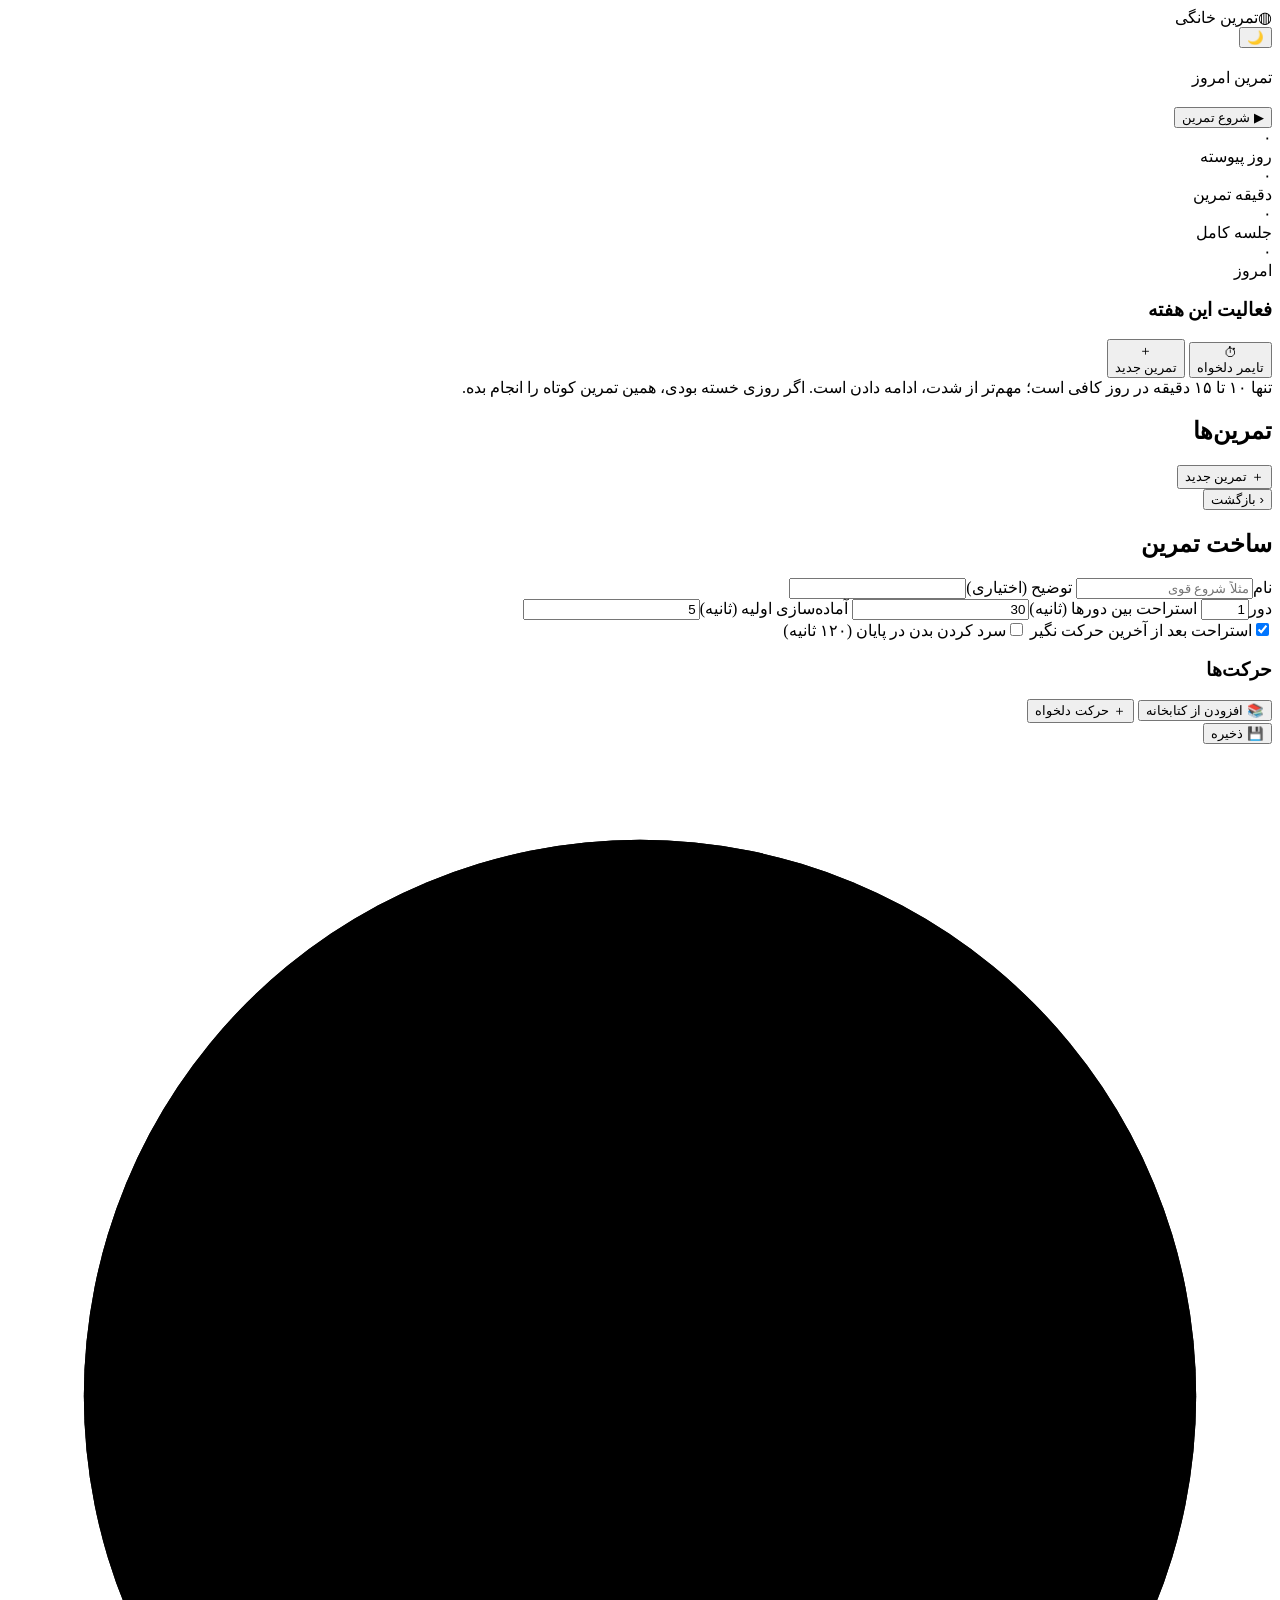
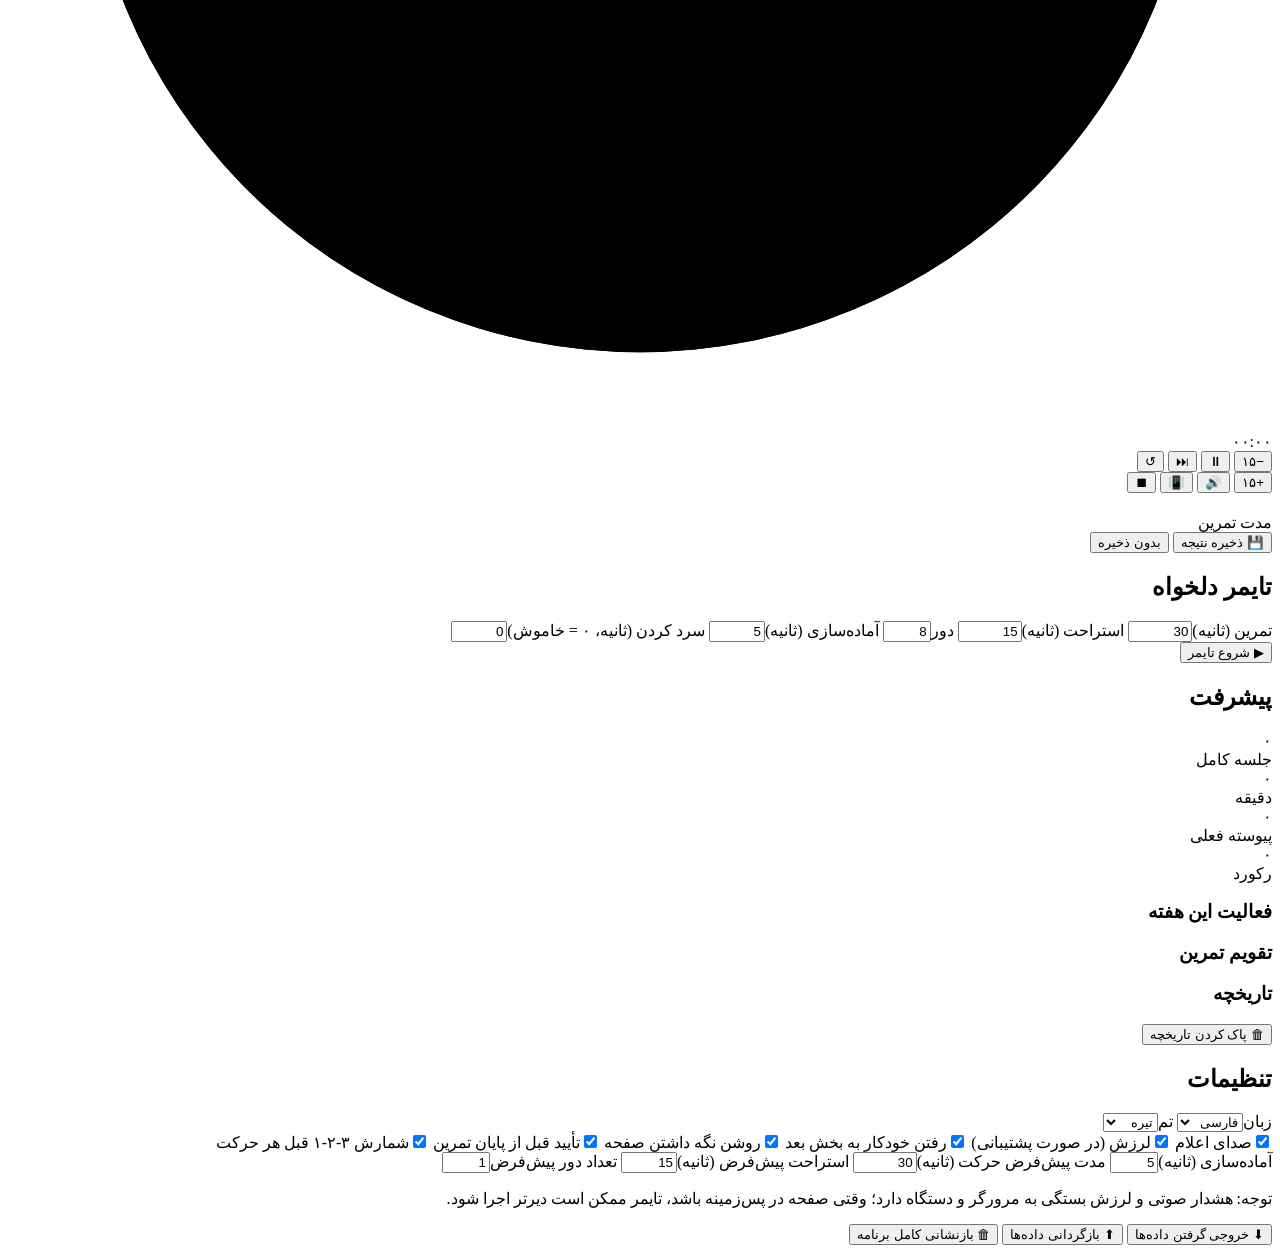
==== index.html @ eaa31194 "Add files via upload" ====
<!DOCTYPE html>
<html lang="fa" dir="rtl">
<head>
<meta charset="UTF-8"/>
<meta name="viewport" content="width=device-width, initial-scale=1, viewport-fit=cover"/>
<meta name="theme-color" content="#0f1220"/>
<meta name="apple-mobile-web-app-capable" content="yes"/>
<meta name="apple-mobile-web-app-status-bar-style" content="black-translucent"/>
<title>تمرین خانگی — باشگاه شخصی تو</title>
<link rel="manifest" href="manifest.webmanifest"/>
<link rel="stylesheet" href="css/style.css"/>
</head>
<body>
<header class="topbar">
  <div class="brand"><span class="brand-mark">◍</span><span data-i18n="appName">تمرین خانگی</span></div>
  <button id="themeBtn" class="icon-btn" title="تم" aria-label="تغییر تم">🌙</button>
</header>

<main id="main">

<!-- ══════════ خانه ══════════ -->
<section class="page active" id="page-home">
  <h1 id="greeting" class="h1"></h1>
  <p class="muted" id="todayDate"></p>

  <div class="card hero" id="todayCard">
    <div class="hero-top"><span class="chip" data-i18n="todayWorkout">تمرین امروز</span><span class="muted" id="todayDuration"></span></div>
    <h2 id="todayName"></h2>
    <p class="muted" id="todayMeta"></p>
    <button class="btn primary big" id="homeStartBtn">▶ <span data-i18n="startWorkout">شروع تمرین</span></button>
  </div>

  <div class="stat-grid">
    <div class="card stat"><div class="stat-v" id="statStreak">۰</div><div class="stat-l" data-i18n="streak">روز پیوسته</div></div>
    <div class="card stat"><div class="stat-v" id="statMinutes">۰</div><div class="stat-l" data-i18n="totalMin">دقیقه تمرین</div></div>
    <div class="card stat"><div class="stat-v" id="statSessions">۰</div><div class="stat-l" data-i18n="sessions">جلسه کامل</div></div>
    <div class="card stat"><div class="stat-v" id="statDone">۰</div><div class="stat-l" data-i18n="todayDone">امروز</div></div>
  </div>

  <div class="card">
    <h3 data-i18n="weekActivity">فعالیت این هفته</h3>
    <div class="bars" id="weekBars"></div>
  </div>

  <div class="row2">
    <button class="card action" id="quickTimerBtn">⏱ <div data-i18n="customTimer">تایمر دلخواه</div></button>
    <button class="card action" id="newRoutineBtn">＋ <div data-i18n="newRoutine">تمرین جدید</div></button>
  </div>

  <div class="tip" data-i18n="tip1">تنها ۱۰ تا ۱۵ دقیقه در روز کافی است؛ مهم‌تر از شدت، ادامه دادن است. اگر روزی خسته بودی، همین تمرین کوتاه را انجام بده.</div>
</section>

<!-- ══════════ تمرین‌ها ══════════ -->
<section class="page" id="page-workouts">
  <h1 class="h1" data-i18n="workouts">تمرین‌ها</h1>
  <div id="routineList"></div>
  <button class="btn primary big" id="newRoutineBtn2">＋ <span data-i18n="newRoutine">تمرین جدید</span></button>
</section>

<!-- ══════════ ساخت تمرین ══════════ -->
<section class="page" id="page-builder">
  <button class="btn ghost back" id="builderBack">‹ <span data-i18n="back">بازگشت</span></button>
  <h1 class="h1" data-i18n="routineBuilder">ساخت تمرین</h1>
  <div class="card form">
    <label><span data-i18n="name">نام</span><input id="bName" type="text" placeholder="مثلاً شروع قوی"/></label>
    <label><span data-i18n="description">توضیح (اختیاری)</span><input id="bDesc" type="text"/></label>
    <div class="grid3">
      <label><span data-i18n="rounds">دور</span><input id="bRounds" type="number" min="1" max="10" value="1"/></label>
      <label><span data-i18n="restRound">استراحت بین دورها (ثانیه)</span><input id="bRestRounds" type="number" min="0" value="30"/></label>
      <label><span data-i18n="prepare">آماده‌سازی اولیه (ثانیه)</span><input id="bPrepare" type="number" min="0" value="5"/></label>
    </div>
    <label class="check"><input id="bSkipLast" type="checkbox" checked/><span data-i18n="skipLastRest">استراحت بعد از آخرین حرکت نگیر</span></label>
    <label class="check"><input id="bCooldown" type="checkbox"/><span data-i18n="cooldownOn">سرد کردن بدن در پایان (۱۲۰ ثانیه)</span></label>
  </div>
  <h3 data-i18n="exercises">حرکت‌ها</h3>
  <div id="bExList"></div>
  <div class="card form">
    <button class="btn ghost" id="bAddLib">📚 <span data-i18n="addFromLib">افزودن از کتابخانه</span></button>
    <button class="btn ghost" id="bAddNew">＋ <span data-i18n="addCustom">حرکت دلخواه</span></button>
    <div class="est muted" id="bEst"></div>
  </div>
  <button class="btn primary big" id="bSave">💾 <span data-i18n="save">ذخیره</span></button>
</section>

<!-- ══════════ اجرای تمرین (player) ══════════ -->
<section class="page" id="page-player">
  <div class="player">
    <div class="ph-row"><span class="chip phase-chip" id="pPhase"></span><span class="muted" id="pRound"></span></div>
    <h2 id="pName"></h2>
    <div class="ring-wrap">
      <svg viewBox="0 0 200 200" class="ring">
        <circle cx="100" cy="100" r="88" class="ring-bg"/>
        <circle cx="100" cy="100" r="88" class="ring-fg" id="ringFg"/>
      </svg>
      <div class="ring-txt"><div class="time" id="pTime">۰۰:۰۰</div><div class="muted" id="pNext"></div></div>
    </div>
    <div class="progress-line"><div id="pProg"></div></div>
    <div class="p-controls">
      <button class="icon-btn" id="pMinus" title="-۱۵ ثانیه">−۱۵</button>
      <button class="btn primary round" id="pPlay">⏸</button>
      <button class="icon-btn" id="pSkip" title="بعدی">⏭</button>
      <button class="icon-btn" id="pRestart" title="از اول این بخش">↺</button>
    </div>
    <div class="p-controls small">
      <button class="icon-btn" id="pPlus">+۱۵</button>
      <button class="icon-btn" id="pSound">🔊</button>
      <button class="icon-btn" id="pVibe">📳</button>
      <button class="icon-btn danger" id="pStop">⏹</button>
    </div>
  </div>
  <div class="summary hidden" id="pSummary">
    <h2 id="sTitle"></h2>
    <div class="card stat"><div class="stat-v" id="sDur"></div><div class="stat-l" data-i18n="duration">مدت تمرین</div></div>
    <div class="est muted" id="sDetail"></div>
    <button class="btn primary big" id="sSave">💾 <span data-i18n="saveSession">ذخیره نتیجه</span></button>
    <button class="btn ghost big" id="sDiscard" data-i18n="discard">بدون ذخیره</button>
  </div>
</section>

<!-- ══════════ تایمر دلخواه ══════════ -->
<section class="page" id="page-timer">
  <h1 class="h1" data-i18n="customTimer">تایمر دلخواه</h1>
  <div class="presets" id="presets"></div>
  <div class="card form grid3">
    <label><span data-i18n="exerciseSec">تمرین (ثانیه)</span><input id="tWork" type="number" min="1" max="3600" value="30"/></label>
    <label><span data-i18n="restSec">استراحت (ثانیه)</span><input id="tRest" type="number" min="0" max="3600" value="15"/></label>
    <label><span data-i18n="rounds">دور</span><input id="tRounds" type="number" min="1" max="50" value="8"/></label>
    <label><span data-i18n="prepare">آماده‌سازی (ثانیه)</span><input id="tPrep" type="number" min="0" max="120" value="5"/></label>
    <label><span data-i18n="cooldownSec">سرد کردن (ثانیه، ۰ = خاموش)</span><input id="tCool" type="number" min="0" max="600" value="0"/></label>
  </div>
  <div class="est muted" id="tEst"></div>
  <button class="btn primary big" id="tStart">▶ <span data-i18n="startTimer">شروع تایمر</span></button>
</section>

<!-- ══════════ پیشرفت ══════════ -->
<section class="page" id="page-progress">
  <h1 class="h1" data-i18n="progress">پیشرفت</h1>
  <div class="stat-grid">
    <div class="card stat"><div class="stat-v" id="prSessions">۰</div><div class="stat-l" data-i18n="sessions">جلسه کامل</div></div>
    <div class="card stat"><div class="stat-v" id="prMin">۰</div><div class="stat-l" data-i18n="totalMin">دقیقه</div></div>
    <div class="card stat"><div class="stat-v" id="prStreak">۰</div><div class="stat-l" data-i18n="streakNow">پیوسته فعلی</div></div>
    <div class="card stat"><div class="stat-v" id="prBest">۰</div><div class="stat-l" data-i18n="streakBest">رکورد</div></div>
  </div>
  <div class="card"><h3 data-i18n="weekActivity">فعالیت این هفته</h3><div class="bars" id="prBars"></div></div>
  <div class="card"><h3 data-i18n="calendar">تقویم تمرین</h3><div class="cal" id="prCal"></div></div>
  <div class="card"><h3 data-i18n="history">تاریخچه</h3><div id="prList"></div></div>
  <button class="btn danger big" id="clearHistory">🗑 <span data-i18n="clearHistory">پاک کردن تاریخچه</span></button>
</section>

<!-- ══════════ تنظیمات ══════════ -->
<section class="page" id="page-settings">
  <h1 class="h1" data-i18n="settings">تنظیمات</h1>
  <div class="card form">
    <label><span data-i18n="language">زبان</span><select id="setLang"><option value="fa">فارسی</option><option value="en">English</option></select></label>
    <label><span data-i18n="theme">تم</span><select id="setTheme"><option value="dark" data-i18n="dark">تیره</option><option value="light" data-i18n="light">روشن</option></select></label>
  </div>
  <div class="card form">
    <label class="check"><input id="setSound" type="checkbox" checked/><span data-i18n="sound">صدای اعلام</span></label>
    <label class="check"><input id="setVibe" type="checkbox" checked/><span data-i18n="vibration">لرزش (در صورت پشتیبانی)</span></label>
    <label class="check"><input id="setAuto" type="checkbox" checked/><span data-i18n="autoNext">رفتن خودکار به بخش بعد</span></label>
    <label class="check"><input id="setAwake" type="checkbox" checked/><span data-i18n="keepAwake">روشن نگه داشتن صفحه</span></label>
    <label class="check"><input id="setConfirm" type="checkbox" checked/><span data-i18n="confirmStop">تأیید قبل از پایان تمرین</span></label>
    <label class="check"><input id="setTick" type="checkbox" checked/><span data-i18n="tick">شمارش ۳-۲-۱ قبل هر حرکت</span></label>
  </div>
  <div class="card form grid3">
    <label><span data-i18n="prepare">آماده‌سازی (ثانیه)</span><input id="setPrep" type="number" min="0" max="60" value="5"/></label>
    <label><span data-i18n="defaultWork">مدت پیش‌فرض حرکت (ثانیه)</span><input id="setWork" type="number" min="1" max="1800" value="30"/></label>
    <label><span data-i18n="defaultRest">استراحت پیش‌فرض (ثانیه)</span><input id="setRest" type="number" min="0" max="600" value="15"/></label>
    <label><span data-i18n="defaultRounds">تعداد دور پیش‌فرض</span><input id="setRounds" type="number" min="1" max="10" value="1"/></label>
  </div>
  <p class="muted small" data-i18n="bgNote">توجه: هشدار صوتی و لرزش بستگی به مرورگر و دستگاه دارد؛ وقتی صفحه در پس‌زمینه باشد، تایمر ممکن است دیرتر اجرا شود.</p>
  <div class="card form">
    <button class="btn ghost" id="exportBtn">⬇ <span data-i18n="export">خروجی گرفتن داده‌ها</span></button>
    <button class="btn ghost" id="importBtn">⬆ <span data-i18n="import">بازگردانی داده‌ها</span></button>
    <input type="file" id="importFile" accept="application/json" hidden/>
    <button class="btn danger" id="resetBtn">🗑 <span data-i18n="resetAll">بازنشانی کامل برنامه</span></button>
  </div>
</section>
</main>

<nav class="navbar" id="navbar"></nav>

<!-- Диалог عمومی -->
<dialog id="dlg"><div class="card dlg"><h3 id="dlgTitle"></h3><p class="muted" id="dlgMsg"></p><div class="row2"><button class="btn ghost" id="dlgCancel"></button><button class="btn primary" id="dlgOk"></button></div></div></dialog>

<!-- کتابخانه حرکت‌ها -->
<dialog id="libDlg"><div class="card dlg"><h3 data-i18n="addFromLib">افزودن از کتابخانه</h3><div class="lib-list" id="libList"></div><button class="btn ghost" id="libClose"></button></div></dialog>

<!-- ویرایشگر حرکت -->
<dialog id="exDlg"><div class="card dlg"><h3 id="exDlgTitle"></h3>
  <div class="form">
    <label><span data-i18n="name">نام</span><input id="eFa" type="text"/></label>
    <label><span data-i18n="nameEn">نام انگلیسی (اختیاری)</span><input id="eEn" type="text" dir="ltr"/></label>
    <label><span data-i18n="instructions">راهنمای اجرا</span><textarea id="eHow" rows="2"></textarea></label>
    <label><span data-i18n="muscles">عضلات هدف</span><input id="eMus" type="text"/></label>
    <div class="grid3">
      <label><span data-i18n="difficulty">سطح</span><select id="eDiff"><option value="1" data-i18n="easy">آسان</option><option value="2" data-i18n="medium">متوسط</option><option value="3" data-i18n="hard">سخت</option></select></label>
      <label><span data-i18n="duration">مدت (ثانیه)</span><input id="eDur" type="number" min="1" value="30"/></label>
      <label><span data-i18n="reps">تکرار (اختیاری)</span><input id="eReps" type="text" placeholder="۱۰"/></label>
      <label><span data-i18n="repMode">روش شمارش</span><select id="eMode"><option value="time" data-i18n="countdown">تایمر شمارشی</option><option value="manual" data-i18n="manual">دستی (خودم تمام می‌کنم)</option></select></label>
      <label><span data-i18n="restAfter">استراحت بعد (ثانیه)</span><input id="eRest" type="number" min="0" value="15"/></label>
    </div>
    <label><span data-i18n="safety">نکته ایمنی</span><input id="eSafe" type="text"/></label>
  </div>
  <div class="row2"><button class="btn ghost" id="exCancel"></button><button class="btn primary" id="exOk"></button></div>
</div></dialog>

<input type="file" id="importFile" accept="application/json" hidden/>
<script src="js/store.js"></script><script src="js/i18n.js"></script><script src="js/exercises.js"></script>
<script src="js/audio.js"></script><script src="js/timer.js"></script><script src="js/routines.js"></script>
<script src="js/ui.js"></script><script src="js/app.js"></script>
</body>
</html>
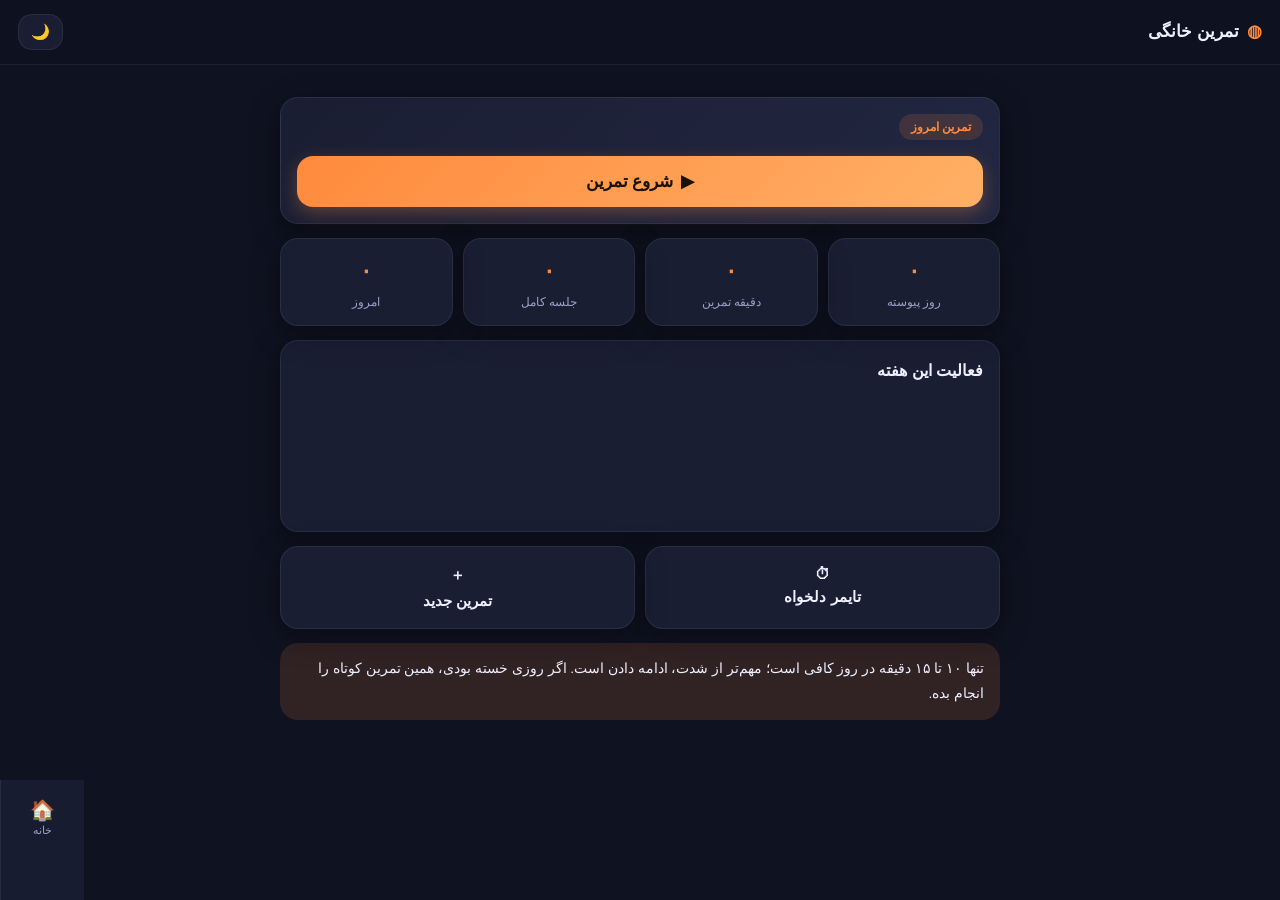
==== commit 31263a87: "Rename Index.html to index.html" ====
--- a/index.html
+++ b/index.html
@@ -7,8 +7,8 @@
 <meta name="apple-mobile-web-app-capable" content="yes"/>
 <meta name="apple-mobile-web-app-status-bar-style" content="black-translucent"/>
 <title>تمرین خانگی — باشگاه شخصی تو</title>
-<link rel="manifest" href="manifest.webmanifest"/>
-<link rel="stylesheet" href="css/style.css"/>
+<link rel="manifest" href="manifest.json"/>
+<link rel="stylesheet" href="style.css"/>
 </head>
 <body>
 <header class="topbar">
@@ -18,7 +18,7 @@
 
 <main id="main">
 
-<!-- ══════════ خانه ══════════ -->
+<!-- خانه -->
 <section class="page active" id="page-home">
   <h1 id="greeting" class="h1"></h1>
   <p class="muted" id="todayDate"></p>
@@ -47,17 +47,17 @@
     <button class="card action" id="newRoutineBtn">＋ <div data-i18n="newRoutine">تمرین جدید</div></button>
   </div>
 
-  <div class="tip" data-i18n="tip1">تنها ۱۰ تا ۱۵ دقیقه در روز کافی است؛ مهم‌تر از شدت، ادامه دادن است. اگر روزی خسته بودی، همین تمرین کوتاه را انجام بده.</div>
-</section>
-
-<!-- ══════════ تمرین‌ها ══════════ -->
+  <div class="tip" data-i18n="tip1">تنها ۱۰ تا ۱۵ دقیقه در روز کافی است؛ مهم‌تر از شدت، ادامه دادن است.</div>
+</section>
+
+<!-- تمرین‌ها -->
 <section class="page" id="page-workouts">
   <h1 class="h1" data-i18n="workouts">تمرین‌ها</h1>
   <div id="routineList"></div>
   <button class="btn primary big" id="newRoutineBtn2">＋ <span data-i18n="newRoutine">تمرین جدید</span></button>
 </section>
 
-<!-- ══════════ ساخت تمرین ══════════ -->
+<!-- ساخت تمرین -->
 <section class="page" id="page-builder">
   <button class="btn ghost back" id="builderBack">‹ <span data-i18n="back">بازگشت</span></button>
   <h1 class="h1" data-i18n="routineBuilder">ساخت تمرین</h1>
@@ -82,7 +82,7 @@
   <button class="btn primary big" id="bSave">💾 <span data-i18n="save">ذخیره</span></button>
 </section>
 
-<!-- ══════════ اجرای تمرین (player) ══════════ -->
+<!-- اجرای تمرین -->
 <section class="page" id="page-player">
   <div class="player">
     <div class="ph-row"><span class="chip phase-chip" id="pPhase"></span><span class="muted" id="pRound"></span></div>
@@ -117,7 +117,7 @@
   </div>
 </section>
 
-<!-- ══════════ تایمر دلخواه ══════════ -->
+<!-- تایمر دلخواه -->
 <section class="page" id="page-timer">
   <h1 class="h1" data-i18n="customTimer">تایمر دلخواه</h1>
   <div class="presets" id="presets"></div>
@@ -132,7 +132,7 @@
   <button class="btn primary big" id="tStart">▶ <span data-i18n="startTimer">شروع تایمر</span></button>
 </section>
 
-<!-- ══════════ پیشرفت ══════════ -->
+<!-- پیشرفت -->
 <section class="page" id="page-progress">
   <h1 class="h1" data-i18n="progress">پیشرفت</h1>
   <div class="stat-grid">
@@ -147,7 +147,7 @@
   <button class="btn danger big" id="clearHistory">🗑 <span data-i18n="clearHistory">پاک کردن تاریخچه</span></button>
 </section>
 
-<!-- ══════════ تنظیمات ══════════ -->
+<!-- تنظیمات -->
 <section class="page" id="page-settings">
   <h1 class="h1" data-i18n="settings">تنظیمات</h1>
   <div class="card form">
@@ -168,7 +168,7 @@
     <label><span data-i18n="defaultRest">استراحت پیش‌فرض (ثانیه)</span><input id="setRest" type="number" min="0" max="600" value="15"/></label>
     <label><span data-i18n="defaultRounds">تعداد دور پیش‌فرض</span><input id="setRounds" type="number" min="1" max="10" value="1"/></label>
   </div>
-  <p class="muted small" data-i18n="bgNote">توجه: هشدار صوتی و لرزش بستگی به مرورگر و دستگاه دارد؛ وقتی صفحه در پس‌زمینه باشد، تایمر ممکن است دیرتر اجرا شود.</p>
+  <p class="muted small" data-i18n="bgNote">توجه: صدا و لرزش بستگی به مرورگر و دستگاه دارد.</p>
   <div class="card form">
     <button class="btn ghost" id="exportBtn">⬇ <span data-i18n="export">خروجی گرفتن داده‌ها</span></button>
     <button class="btn ghost" id="importBtn">⬆ <span data-i18n="import">بازگردانی داده‌ها</span></button>
@@ -180,13 +180,10 @@
 
 <nav class="navbar" id="navbar"></nav>
 
-<!-- Диалог عمومی -->
 <dialog id="dlg"><div class="card dlg"><h3 id="dlgTitle"></h3><p class="muted" id="dlgMsg"></p><div class="row2"><button class="btn ghost" id="dlgCancel"></button><button class="btn primary" id="dlgOk"></button></div></div></dialog>
 
-<!-- کتابخانه حرکت‌ها -->
 <dialog id="libDlg"><div class="card dlg"><h3 data-i18n="addFromLib">افزودن از کتابخانه</h3><div class="lib-list" id="libList"></div><button class="btn ghost" id="libClose"></button></div></dialog>
 
-<!-- ویرایشگر حرکت -->
 <dialog id="exDlg"><div class="card dlg"><h3 id="exDlgTitle"></h3>
   <div class="form">
     <label><span data-i18n="name">نام</span><input id="eFa" type="text"/></label>
@@ -205,9 +202,13 @@
   <div class="row2"><button class="btn ghost" id="exCancel"></button><button class="btn primary" id="exOk"></button></div>
 </div></dialog>
 
-<input type="file" id="importFile" accept="application/json" hidden/>
-<script src="js/store.js"></script><script src="js/i18n.js"></script><script src="js/exercises.js"></script>
-<script src="js/audio.js"></script><script src="js/timer.js"></script><script src="js/routines.js"></script>
-<script src="js/ui.js"></script><script src="js/app.js"></script>
+<script src="store.js"></script>
+<script src="i18n.js"></script>
+<script src="exercises.js"></script>
+<script src="audio.js"></script>
+<script src="timer.js"></script>
+<script src="routines.js"></script>
+<script src="ui.js"></script>
+<script src="app.js"></script>
 </body>
-</html>+</html>
--- a/style.css
+++ b/style.css
@@ -0,0 +1,158 @@
+:root{
+  --bg:#0f1220;--card:#1a1e33;--card2:#222742;--text:#eef0ff;--muted:#9aa1c4;
+  --accent:#ff8a3d;--accent2:#ffb066;--accent-soft:rgba(255,138,61,.14);
+  --ok:#39c98e;--danger:#ff5c6c;--rest:#4d9fff;--ring:var(--accent);
+  --line:rgba(255,255,255,.07);--radius:18px;--shadow:0 8px 30px rgba(0,0,0,.35);
+}
+body.light{
+  --bg:#f4f5fa;--card:#ffffff;--card2:#eef0f7;--text:#1d2033;--muted:#6b7290;
+  --accent-soft:rgba(255,138,61,.12);--line:rgba(0,0,0,.08);--shadow:0 6px 20px rgba(30,35,70,.10);
+}
+*{box-sizing:border-box;margin:0;padding:0}
+html{height:100%}
+body{
+  background:var(--bg);color:var(--text);font-family:"Vazirmatn",Vazir,Tahoma,sans-serif;
+  min-height:100%;line-height:1.8;-webkit-tap-highlight-color:transparent;
+  padding-bottom:calc(78px + env(safe-area-inset-bottom));
+}
+/* ── topbar ── */
+.topbar{position:sticky;top:0;z-index:20;display:flex;justify-content:space-between;align-items:center;
+  padding:14px 18px;background:color-mix(in srgb,var(--bg) 82%,transparent);backdrop-filter:blur(12px);
+  border-bottom:1px solid var(--line)}
+.brand{font-weight:800;font-size:1.05rem;display:flex;gap:8px;align-items:center}
+.brand-mark{color:var(--accent)}
+.icon-btn{background:var(--card);border:1px solid var(--line);color:var(--text);border-radius:14px;
+  padding:8px 12px;font-family:inherit;font-size:.95rem;cursor:pointer;transition:.15s}
+.icon-btn:active{transform:scale(.94)}
+.icon-btn.danger{color:var(--danger)}
+/* ── layout ── */
+main{max-width:640px;margin:0 auto;padding:16px}
+.page{display:none;animation:fadein .25s ease}
+.page.active{display:block}
+@keyframes fadein{from{opacity:0;transform:translateY(6px)}to{opacity:1;transform:none}}
+.h1{font-size:1.5rem;font-weight:800;margin-bottom:4px}
+h3{font-size:1rem;margin-bottom:10px}
+.muted{color:var(--muted);font-size:.85rem}
+.small{font-size:.78rem}
+.card{background:var(--card);border:1px solid var(--line);border-radius:var(--radius);
+  padding:16px;box-shadow:var(--shadow);margin-bottom:14px}
+.hero{background:linear-gradient(135deg,var(--card) 0%,var(--card2) 100%)}
+.hero h2{font-size:1.35rem;margin:6px 0 2px}
+.hero-top{display:flex;justify-content:space-between;align-items:center}
+.chip{display:inline-block;background:var(--accent-soft);color:var(--accent);border-radius:99px;
+  padding:2px 12px;font-size:.78rem;font-weight:700}
+.stat-grid{display:grid;grid-template-columns:repeat(4,1fr);gap:10px;margin-bottom:14px}
+.stat{text-align:center;margin:0;padding:12px 4px}
+.stat-v{font-size:1.4rem;font-weight:800;color:var(--accent)}
+.stat-l{font-size:.72rem;color:var(--muted)}
+.row2{display:grid;grid-template-columns:1fr 1fr;gap:10px;margin-bottom:14px}
+.action{margin:0;text-align:center;font-size:.95rem;font-weight:700;cursor:pointer;color:var(--text);
+  display:flex;flex-direction:column;gap:6px;align-items:center;padding:18px 10px;font-family:inherit}
+.action span:first-child{font-size:1.4rem}
+.tip{background:var(--accent-soft);border-radius:var(--radius);padding:14px 16px;font-size:.85rem;
+  color:var(--text);margin-top:4px}
+/* ── buttons ── */
+.btn{font-family:inherit;border:none;border-radius:14px;padding:12px 18px;font-size:.95rem;
+  font-weight:700;cursor:pointer;transition:.15s;display:inline-flex;gap:8px;align-items:center;justify-content:center}
+.btn.primary{background:linear-gradient(135deg,var(--accent),var(--accent2));color:#1a1206;
+  box-shadow:0 6px 18px rgba(255,138,61,.3)}
+.btn.ghost{background:var(--card);border:1px solid var(--line);color:var(--text)}
+.btn.danger{background:transparent;border:1px solid var(--danger);color:var(--danger)}
+.btn.big{width:100%;padding:15px;font-size:1.05rem;border-radius:16px;margin-top:10px}
+.btn.round{width:74px;height:74px;border-radius:50%;font-size:1.6rem}
+.btn:active{transform:scale(.96)}
+.back{margin-bottom:10px}
+/* ── forms ── */
+.form label{display:flex;flex-direction:column;gap:5px;font-size:.85rem;color:var(--muted);margin-bottom:12px}
+.form input,.form textarea,.form select{background:var(--card2);border:1px solid var(--line);
+  color:var(--text);border-radius:12px;padding:10px 12px;font-family:inherit;font-size:.95rem;width:100%}
+.form input:focus,.form textarea:focus,.form select:focus{outline:2px solid var(--accent)}
+.grid3{display:grid;grid-template-columns:1fr 1fr;gap:0 12px}
+.check{flex-direction:row !important;align-items:center;gap:10px;cursor:pointer}
+.check input{width:20px;height:20px;accent-color:var(--accent)}
+.presets{display:flex;gap:8px;overflow-x:auto;padding-bottom:8px;margin-bottom:12px}
+.presets button{flex-shrink:0;background:var(--card);border:1px solid var(--line);color:var(--text);
+  border-radius:12px;padding:9px 13px;font-family:inherit;font-size:.82rem;cursor:pointer;white-space:nowrap}
+.presets button.on{border-color:var(--accent);color:var(--accent);background:var(--accent-soft)}
+/* ── routine list / builder ── */
+.routine{display:flex;flex-direction:column;gap:2px;margin-bottom:14px}
+.routine-head{display:flex;justify-content:space-between;align-items:center;gap:8px}
+.routine h4{font-size:1.05rem}
+.r-actions{display:flex;gap:6px}
+.ex-row{display:flex;align-items:center;gap:10px;background:var(--card2);border:1px solid var(--line);
+  border-radius:14px;padding:10px 12px;margin-bottom:8px}
+.ex-row .num{width:26px;height:26px;border-radius:8px;background:var(--accent-soft);color:var(--accent);
+  display:flex;align-items:center;justify-content:center;font-size:.8rem;font-weight:800;flex-shrink:0}
+.ex-row .body{flex:1;min-width:0}
+.ex-row .name{font-weight:700;font-size:.92rem;cursor:pointer}
+.ex-row .meta{font-size:.75rem;color:var(--muted)}
+.ex-row .tools{display:flex;gap:4px}
+.mini{background:none;border:none;color:var(--muted);cursor:pointer;font-size:1rem;padding:4px}
+.mini.del{color:var(--danger)}
+.est{margin-top:8px;font-size:.85rem}
+.hidden{display:none !important}
+.lib-list{max-height:60vh;overflow:auto;margin:10px 0 14px}
+.lib-item{padding:10px 12px;border:1px solid var(--line);border-radius:12px;margin-bottom:8px;cursor:pointer}
+.lib-item:active{background:var(--card2)}
+.lib-item b{display:block;font-size:.92rem}
+/* ── player ── */
+.player{text-align:center;padding-top:8px}
+.ph-row{display:flex;justify-content:space-between;align-items:center}
+.phase-chip{font-size:.85rem;padding:4px 14px}
+.phase-exercise{background:var(--accent-soft);color:var(--accent)}
+.phase-rest{background:rgba(77,159,255,.15);color:var(--rest)}
+.phase-prepare{background:rgba(57,201,142,.15);color:var(--ok)}
+.phase-cooldown{background:rgba(160,120,255,.15);color:#b49aff}
+.player h2{margin:10px 0 4px;font-size:1.3rem;min-height:1.6em}
+.ring-wrap{position:relative;width:min(78vw,300px);height:min(78vw,300px);margin:8px auto}
+.ring{width:100%;height:100%;transform:rotate(-90deg)}
+.ring-bg{fill:none;stroke:var(--card2);stroke-width:11}
+.ring-fg{fill:none;stroke:var(--ring);stroke-width:11;stroke-linecap:round;
+  stroke-dasharray:552.9;stroke-dashoffset:0;transition:stroke-dashoffset .3s linear,stroke .3s}
+.ring-txt{position:absolute;inset:0;display:flex;flex-direction:column;align-items:center;justify-content:center}
+.time{font-size:clamp(2.6rem,11vw,3.4rem);font-weight:800;font-variant-numeric:tabular-nums;line-height:1.2}
+.progress-line{height:5px;background:var(--card2);border-radius:99px;overflow:hidden;margin:6px 4px 16px}
+.progress-line div{height:100%;background:var(--accent);border-radius:99px;transition:width .4s}
+.p-controls{display:flex;justify-content:center;align-items:center;gap:14px;margin-bottom:10px}
+.p-controls.small{gap:10px}
+/* ── bars / calendar ── */
+.bars{display:flex;align-items:flex-end;gap:8px;height:120px;padding-top:6px}
+.bar-col{flex:1;display:flex;flex-direction:column;align-items:center;gap:6px;height:100%;justify-content:flex-end}
+.bar{width:100%;max-width:30px;border-radius:8px 8px 4px 4px;background:linear-gradient(180deg,var(--accent),var(--accent2));min-height:4px;transition:height .4s}
+.bar.zero{background:var(--card2)}
+.bar-l{font-size:.7rem;color:var(--muted)}
+.cal{display:grid;grid-template-columns:repeat(7,1fr);gap:5px}
+.cal .d{aspect-ratio:1;border-radius:9px;background:var(--card2);display:flex;align-items:center;justify-content:center;font-size:.72rem;color:var(--muted)}
+.cal .d.trained{background:var(--accent);color:#1a1206;font-weight:700}
+.cal .d.today{outline:2px solid var(--accent)}
+.hist-item{border:1px solid var(--line);border-radius:14px;padding:11px 13px;margin-bottom:8px;cursor:pointer}
+.hist-item b{font-size:.92rem}
+.hist-item .muted{font-size:.76rem}
+/* ── navbar ── */
+.navbar{position:fixed;bottom:0;inset-inline:0;z-index:30;display:flex;justify-content:space-around;
+  background:color-mix(in srgb,var(--card) 92%,transparent);backdrop-filter:blur(14px);
+  border-top:1px solid var(--line);padding:6px 4px calc(6px + env(safe-area-inset-bottom))}
+.nav-btn{flex:1;background:none;border:none;color:var(--muted);font-family:inherit;font-size:.68rem;
+  cursor:pointer;display:flex;flex-direction:column;align-items:center;gap:2px;padding:7px 0}
+.nav-btn span{font-size:1.25rem}
+.nav-btn.on{color:var(--accent)}
+/* ── dialog ── */
+dialog{border:none;background:none;padding:0;max-width:92vw;width:420px}
+dialog::backdrop{background:rgba(5,7,15,.7);backdrop-filter:blur(3px)}
+.dlg{width:100%}
+.dlg .row2{margin-top:6px;margin-bottom:0}
+.dlg h3{margin-bottom:8px}
+/* ── desktop ── */
+@media(min-width:900px){
+  body{padding-bottom:0}
+  main{max-width:760px;padding:28px 20px 60px}
+  .navbar{top:0;bottom:auto;inset-inline:auto 0;inset-block-start:auto;height:100vh;width:84px;
+    flex-direction:column;justify-content:center;gap:8px;border-top:none;border-inline-end:1px solid var(--line)}
+  .nav-btn{padding:12px 0;border-radius:16px}
+  .nav-btn.on{background:var(--accent-soft)}
+  .topbar{inset-inline-end:84px}
+  .stat-grid{grid-template-columns:repeat(4,1fr)}
+  .grid3{grid-template-columns:repeat(3,1fr)}
+  .ring-wrap{width:320px;height:320px}
+}
+@media(prefers-reduced-motion:reduce){*{animation:none !important;transition:none !important}}
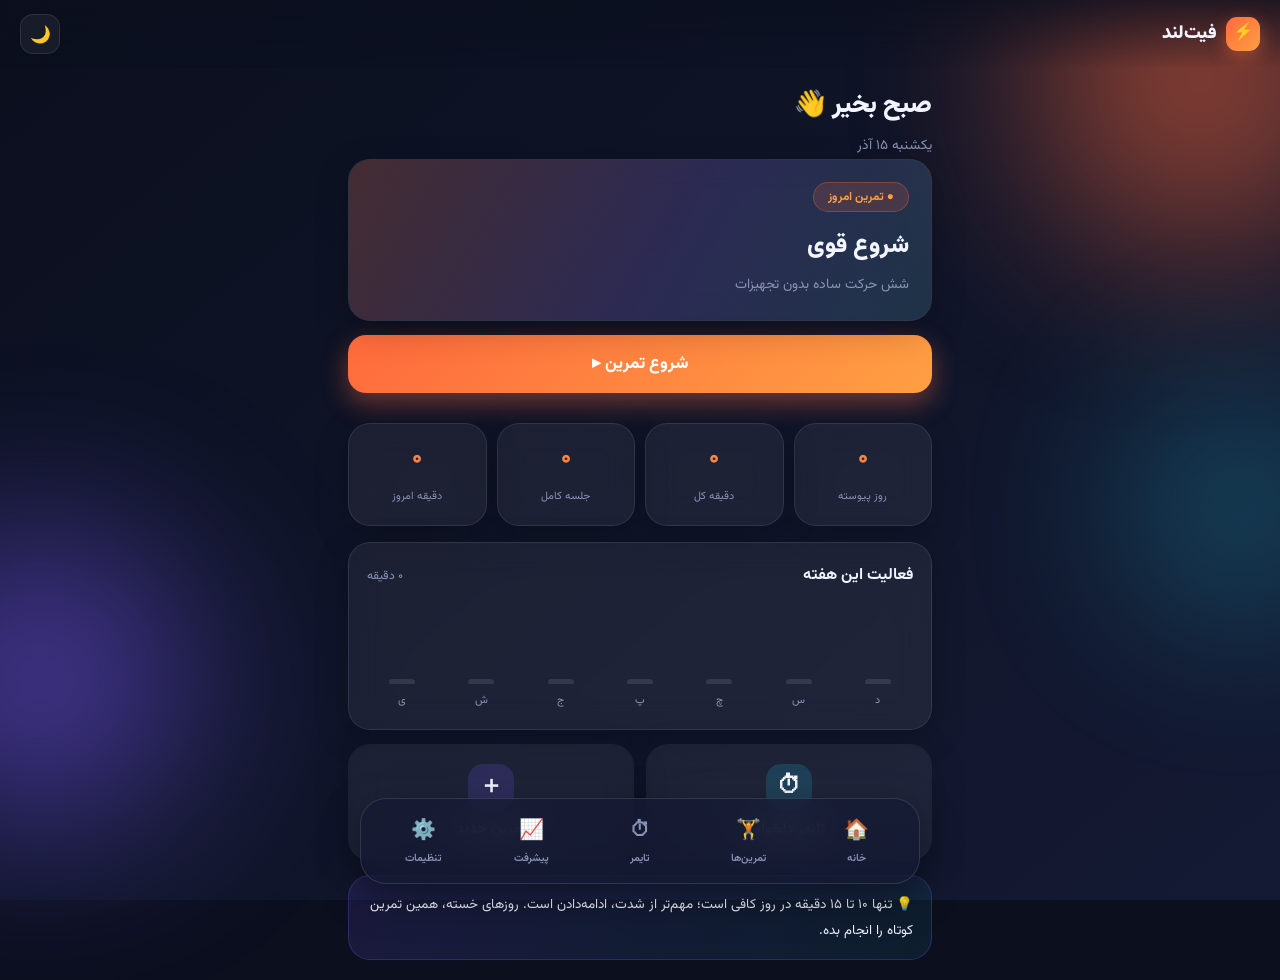
==== commit cce872c3: "Rename Workout Pro.html to index.html" ====
--- a/index.html
+++ b/index.html
@@ -3,212 +3,640 @@
 <head>
 <meta charset="UTF-8"/>
 <meta name="viewport" content="width=device-width, initial-scale=1, viewport-fit=cover"/>
-<meta name="theme-color" content="#0f1220"/>
-<meta name="apple-mobile-web-app-capable" content="yes"/>
-<meta name="apple-mobile-web-app-status-bar-style" content="black-translucent"/>
-<title>تمرین خانگی — باشگاه شخصی تو</title>
-<link rel="manifest" href="manifest.json"/>
-<link rel="stylesheet" href="style.css"/>
+<title>فیت‌لند | تمرین خانگی حرفه‌ای</title>
+<link rel="preconnect" href="https://fonts.googleapis.com"/>
+<link href="https://fonts.googleapis.com/css2?family=Vazirmatn:wght@300;400;600;800;900&display=swap" rel="stylesheet"/>
+<style>
+*{margin:0;padding:0;box-sizing:border-box;-webkit-tap-highlight-color:transparent}
+:root{
+ --bg1:#0b0f1e;--bg2:#141a33;
+ --glass:rgba(255,255,255,.06);--glass2:rgba(255,255,255,.1);
+ --line:rgba(255,255,255,.09);
+ --txt:#f2f4ff;--mut:#8b93b8;
+ --c1:#ff6a3d;--c2:#ff9f43;--c3:#7c5cff;--c4:#22d3ee;
+ --ok:#2dd4a7;--rest:#4f9dff;
+ --r:22px;
+}
+body.light{--bg1:#eef1fb;--bg2:#e2e8f8;--glass:rgba(255,255,255,.72);--glass2:rgba(255,255,255,.9);--line:rgba(20,30,80,.1);--txt:#181d35;--mut:#6a7194}
+html,body{height:100%}
+body{font-family:Vazirmatn,Tahoma,sans-serif;background:var(--bg1);color:var(--txt);line-height:1.9;padding-bottom:110px;overflow-x:hidden}
+/* پس‌زمینه گرادیانی متحرک */
+.bg{position:fixed;inset:0;z-index:-2;background:linear-gradient(140deg,var(--bg1),var(--bg2));}
+.orb{position:fixed;border-radius:50%;filter:blur(90px);opacity:.5;z-index:-1;animation:drift 16s ease-in-out infinite alternate}
+.orb1{width:340px;height:340px;background:#ff6a3d;top:-90px;right:-90px}
+.orb2{width:300px;height:300px;background:#7c5cff;bottom:8%;left:-110px;animation-delay:-6s}
+.orb3{width:220px;height:220px;background:#22d3ee;top:44%;right:-70px;opacity:.3;animation-delay:-11s}
+body.light .orb{opacity:.32}
+@keyframes drift{from{transform:translate(0,0) scale(1)}to{transform:translate(-46px,38px) scale(1.14)}}
+/* نوار بالا */
+.top{position:sticky;top:0;z-index:40;display:flex;justify-content:space-between;align-items:center;padding:14px 20px;backdrop-filter:blur(18px);-webkit-backdrop-filter:blur(18px);background:linear-gradient(180deg,rgba(11,15,30,.75),transparent)}
+body.light .top{background:linear-gradient(180deg,rgba(238,241,251,.8),transparent)}
+.logo{font-weight:900;font-size:1.15rem;display:flex;align-items:center;gap:9px}
+.logo i{width:34px;height:34px;border-radius:11px;background:linear-gradient(135deg,var(--c1),var(--c2));display:grid;place-items:center;font-style:normal;font-size:1.05rem;color:#fff;box-shadow:0 6px 18px rgba(255,106,61,.45)}
+.tbtn{width:40px;height:40px;border-radius:13px;border:1px solid var(--line);background:var(--glass);color:var(--txt);font-size:1.05rem;cursor:pointer;backdrop-filter:blur(10px)}
+.tbtn:active{transform:scale(.92)}
+main{max-width:620px;margin:0 auto;padding:8px 18px 20px}
+.page{display:none}
+.page.on{display:block;animation:in .35s cubic-bezier(.2,.8,.2,1)}
+@keyframes in{from{opacity:0;transform:translateY(16px)}to{opacity:1}}
+.h1{font-size:1.6rem;font-weight:900;margin:6px 0 2px}
+.sub{color:var(--mut);font-size:.86rem}
+.glass{background:var(--glass);border:1px solid var(--line);border-radius:var(--r);backdrop-filter:blur(16px);-webkit-backdrop-filter:blur(16px);box-shadow:0 10px 34px rgba(0,0,0,.22)}
+body.light .glass{box-shadow:0 10px 30px rgba(30,40,90,.1)}
+.card{padding:18px;margin-bottom:14px}
+.hero{position:relative;overflow:hidden;padding:22px}
+.hero::before{content:"";position:absolute;inset:0;background:linear-gradient(120deg,rgba(255,106,61,.18),rgba(124,92,255,.16) 55%,rgba(34,211,238,.1));pointer-events:none}
+.hero>*{position:relative}
+.tag{display:inline-flex;align-items:center;gap:6px;background:rgba(255,106,61,.16);color:var(--c2);border:1px solid rgba(255,106,61,.3);padding:3px 14px;border-radius:99px;font-size:.74rem;font-weight:700}
+.hero h2{font-size:1.5rem;font-weight:900;margin:12px 0 2px}
+.btn{font-family:inherit;border:none;cursor:pointer;font-weight:800;color:var(--txt);border-radius:16px;transition:transform .12s}
+.btn:active{transform:scale(.96)}
+.btn.pri{background:linear-gradient(135deg,var(--c1),var(--c2));color:#fff;box-shadow:0 10px 26px rgba(255,106,61,.4)}
+.btn.gho{background:var(--glass2);border:1px solid var(--line);backdrop-filter:blur(10px)}
+.btn.dng{background:rgba(255,92,108,.12);border:1px solid rgba(255,92,108,.4);color:#ff8090}
+.btn.big{width:100%;padding:16px;font-size:1.05rem;border-radius:18px;margin:14px 0}
+.grid4{display:grid;grid-template-columns:repeat(4,1fr);gap:10px;margin:16px 0}
+.kpi{padding:14px 4px;text-align:center}
+.kpi b{display:block;font-size:1.4rem;font-weight:900;background:linear-gradient(135deg,var(--c2),var(--c1));-webkit-background-clip:text;background-clip:text;-webkit-text-fill-color:transparent}
+.kpi span{font-size:.68rem;color:var(--mut)}
+.grid2{display:grid;grid-template-columns:1fr 1fr;gap:12px;margin-bottom:14px}
+.act{border:none;cursor:pointer;color:var(--txt);padding:20px 10px;display:flex;flex-direction:column;align-items:center;gap:8px;font-family:inherit;font-weight:800;font-size:.92rem}
+.act em{font-style:normal;font-size:1.5rem}
+.tip{border-radius:var(--r);padding:16px 18px;font-size:.84rem;background:linear-gradient(120deg,rgba(124,92,255,.14),rgba(34,211,238,.08));border:1px solid rgba(124,92,255,.25)}
+/* آیکن‌های ورزشی داخل اکشن‌ها */
+.ico{width:46px;height:46px;border-radius:15px;display:grid;place-items:center;font-size:1.3rem}
+.ico1{background:rgba(255,106,61,.18)} .ico2{background:rgba(124,92,255,.18)} .ico3{background:rgba(34,211,238,.16)} .ico4{background:rgba(45,212,167,.16)}
+/* لیست تمرین‌ها */
+.rt{display:flex;align-items:center;gap:12px;padding:14px 16px;margin-bottom:12px}
+.rt .thumb{width:52px;height:52px;border-radius:16px;flex-shrink:0;display:grid;place-items:center;font-size:1.35rem;background:linear-gradient(135deg,rgba(255,106,61,.25),rgba(124,92,255,.25))}
+.rt .b{flex:1;min-width:0}
+.rt b{display:block;font-size:.98rem}
+.rt .m{font-size:.74rem;color:var(--mut)}
+.row{display:flex;gap:6px;flex-shrink:0}
+.ic{width:34px;height:34px;border-radius:11px;border:1px solid var(--line);background:var(--glass2);color:var(--txt);font-size:.85rem;cursor:pointer}
+.ic.del{color:#ff8090;border-color:rgba(255,92,108,.3)}
+/* فرم */
+label{display:flex;flex-direction:column;gap:6px;font-size:.8rem;color:var(--mut);font-weight:600;margin-bottom:13px}
+input,select,textarea{font-family:inherit;background:rgba(255,255,255,.06);border:1px solid var(--line);color:var(--txt);border-radius:14px;padding:11px 14px;font-size:.95rem;width:100%}
+body.light input,body.light textarea{background:rgba(255,255,255,.8)}
+input:focus{outline:none;border-color:var(--c1)}
+.ck{flex-direction:row;align-items:center;gap:10px;cursor:pointer;color:var(--txt);font-size:.88rem}
+.ck input{width:20px;height:20px;accent-color:var(--c1)}
+.g2{display:grid;grid-template-columns:1fr 1fr;gap:0 12px}
+.sec-t{font-size:1.05rem;font-weight:800;margin:16px 0 10px;display:flex;align-items:center;gap:8px}
+.sec-t::after{content:"";flex:1;height:1px;background:var(--line)}
+/* حرکت‌ها */
+.ex{display:flex;align-items:center;gap:11px;padding:12px 14px;margin-bottom:9px;border-radius:17px;background:var(--glass2);border:1px solid var(--line)}
+.ex .n{width:28px;height:28px;border-radius:9px;background:linear-gradient(135deg,var(--c3),var(--c4));color:#fff;display:grid;place-items:center;font-weight:900;font-size:.78rem;flex-shrink:0}
+.ex .nm{font-weight:700;font-size:.92rem;cursor:pointer}
+.ex .mt{font-size:.72rem;color:var(--mut)}
+.mini{background:none;border:none;color:var(--mut);cursor:pointer;font-size:.95rem;padding:4px}
+/* پلیر */
+#player{text-align:center;padding:8px 0 24px}
+.pchip{display:inline-flex;padding:5px 18px;border-radius:99px;font-weight:800;font-size:.85rem}
+.pc-ex{background:rgba(255,106,61,.16);color:var(--c2);border:1px solid rgba(255,106,61,.35)}
+.pc-rest{background:rgba(79,157,255,.14);color:#7db5ff;border:1px solid rgba(79,157,255,.3)}
+.pc-pre{background:rgba(45,212,167,.14);color:#5fe6c3;border:1px solid rgba(45,212,167,.3)}
+.pc-cool{background:rgba(160,120,255,.14);color:#c3a8ff;border:1px solid rgba(160,120,255,.3)}
+.ph-name{font-size:1.55rem;font-weight:900;margin:14px 0 4px;min-height:1.6em}
+.ringwrap{position:relative;width:min(74vw,290px);height:min(74vw,290px);margin:8px auto}
+.ringwrap svg{width:100%;height:100%;transform:rotate(-90deg)}
+.rbg{fill:none;stroke:rgba(255,255,255,.07);stroke-width:10}
+.rfg{fill:none;stroke:url(#gr);stroke-width:10;stroke-linecap:round;stroke-dasharray:546.6;filter:drop-shadow(0 0 10px rgba(255,106,61,.55))}
+.ringwrap .in{position:absolute;inset:0;display:flex;flex-direction:column;align-items:center;justify-content:center}
+.tmr{font-size:clamp(2.6rem,12vw,3.6rem);font-weight:900;font-variant-numeric:tabular-nums;line-height:1.15}
+.nxt{font-size:.8rem;color:var(--mut)}
+.prog{height:6px;border-radius:99px;background:rgba(255,255,255,.08);overflow:hidden;margin:14px 8px}
+.prog div{height:100%;width:0;border-radius:99px;background:linear-gradient(90deg,var(--c1),var(--c2),var(--c4));transition:width .35s}
+.ctl{display:flex;justify-content:center;align-items:center;gap:16px;margin:6px 0}
+.ctl2{gap:12px;margin-top:10px;flex-wrap:wrap}
+.playbtn{width:80px;height:80px;border-radius:50%;font-size:1.7rem;background:linear-gradient(135deg,var(--c1),var(--c2));color:#fff;box-shadow:0 12px 32px rgba(255,106,61,.45)}
+.sq{width:52px;height:52px;border-radius:17px;border:1px solid var(--line);background:var(--glass2);color:var(--txt);font-size:1rem;cursor:pointer}
+.sq:active{transform:scale(.92)}
+.sq.off{opacity:.4}
+/* خلاصه */
+.done-ico{font-size:3.4rem;text-align:center;margin:20px 0 6px}
+/* نمودار */
+.bars{display:flex;align-items:flex-end;gap:9px;height:120px;padding-top:8px}
+.bcol{flex:1;display:flex;flex-direction:column;align-items:center;gap:7px;height:100%;justify-content:flex-end}
+.bar{width:100%;max-width:26px;border-radius:9px 9px 4px 4px;background:linear-gradient(180deg,var(--c2),var(--c1));min-height:4px}
+.bar.z{background:rgba(255,255,255,.1)}
+.bcol span{font-size:.68rem;color:var(--mut)}
+/* تقویم */
+.cal{display:grid;grid-template-columns:repeat(7,1fr);gap:6px}
+.cal div{aspect-ratio:1;border-radius:10px;background:rgba(255,255,255,.05);display:grid;place-items:center;font-size:.72rem;color:var(--mut)}
+.cal .tr{background:linear-gradient(135deg,var(--c1),var(--c2));color:#fff;font-weight:800}
+.cal .td{outline:2px solid var(--c2)}
+.hist{padding:12px 14px;border-radius:15px;background:var(--glass2);border:1px solid var(--line);margin-bottom:9px;display:flex;justify-content:space-between;align-items:center;gap:8px}
+/* ناوبری شناور */
+.nav{position:fixed;bottom:16px;left:14px;right:14px;z-index:50;max-width:560px;margin:0 auto;display:flex;justify-content:space-around;padding:10px 8px;border-radius:26px;background:rgba(20,26,51,.72);border:1px solid rgba(255,255,255,.12);backdrop-filter:blur(22px);-webkit-backdrop-filter:blur(22px);box-shadow:0 14px 40px rgba(0,0,0,.4)}
+body.light .nav{background:rgba(255,255,255,.82)}
+.nav button{flex:1;background:none;border:none;color:var(--mut);font-family:inherit;font-size:.66rem;font-weight:600;cursor:pointer;display:flex;flex-direction:column;align-items:center;gap:3px;padding:6px 0;border-radius:14px;transition:.2s}
+.nav button em{font-style:normal;font-size:1.25rem}
+.nav button.on{color:var(--c2);background:rgba(255,106,61,.12)}
+/* دیالوگ */
+dialog{border:none;padding:0;background:none;max-width:92vw;width:430px;color:var(--txt)}
+dialog::backdrop{background:rgba(5,8,18,.72);backdrop-filter:blur(4px)}
+.dbox{padding:20px}
+.dbox h3{font-size:1.1rem;margin-bottom:6px}
+.drow{display:grid;grid-template-columns:1fr 1fr;gap:10px;margin-top:14px}
+.libi{padding:11px 14px;border:1px solid var(--line);border-radius:14px;margin-bottom:8px;cursor:pointer;background:var(--glass2)}
+.libi:active{border-color:var(--c1)}
+.small{font-size:.76rem;color:var(--mut)}
+.hidden{display:none!important}
+</style>
 </head>
 <body>
-<header class="topbar">
-  <div class="brand"><span class="brand-mark">◍</span><span data-i18n="appName">تمرین خانگی</span></div>
-  <button id="themeBtn" class="icon-btn" title="تم" aria-label="تغییر تم">🌙</button>
+<div class="bg"></div><div class="orb orb1"></div><div class="orb orb2"></div><div class="orb orb3"></div>
+
+<header class="top">
+<div class="logo"><i>⚡</i> فیت‌لند</div>
+<button class="tbtn" id="themeBtn">🌙</button>
 </header>
-
-<main id="main">
-
-<!-- خانه -->
-<section class="page active" id="page-home">
-  <h1 id="greeting" class="h1"></h1>
-  <p class="muted" id="todayDate"></p>
-
-  <div class="card hero" id="todayCard">
-    <div class="hero-top"><span class="chip" data-i18n="todayWorkout">تمرین امروز</span><span class="muted" id="todayDuration"></span></div>
-    <h2 id="todayName"></h2>
-    <p class="muted" id="todayMeta"></p>
-    <button class="btn primary big" id="homeStartBtn">▶ <span data-i18n="startWorkout">شروع تمرین</span></button>
-  </div>
-
-  <div class="stat-grid">
-    <div class="card stat"><div class="stat-v" id="statStreak">۰</div><div class="stat-l" data-i18n="streak">روز پیوسته</div></div>
-    <div class="card stat"><div class="stat-v" id="statMinutes">۰</div><div class="stat-l" data-i18n="totalMin">دقیقه تمرین</div></div>
-    <div class="card stat"><div class="stat-v" id="statSessions">۰</div><div class="stat-l" data-i18n="sessions">جلسه کامل</div></div>
-    <div class="card stat"><div class="stat-v" id="statDone">۰</div><div class="stat-l" data-i18n="todayDone">امروز</div></div>
-  </div>
-
-  <div class="card">
-    <h3 data-i18n="weekActivity">فعالیت این هفته</h3>
-    <div class="bars" id="weekBars"></div>
-  </div>
-
-  <div class="row2">
-    <button class="card action" id="quickTimerBtn">⏱ <div data-i18n="customTimer">تایمر دلخواه</div></button>
-    <button class="card action" id="newRoutineBtn">＋ <div data-i18n="newRoutine">تمرین جدید</div></button>
-  </div>
-
-  <div class="tip" data-i18n="tip1">تنها ۱۰ تا ۱۵ دقیقه در روز کافی است؛ مهم‌تر از شدت، ادامه دادن است.</div>
+<main>
+
+<section class="page on" id="p-home">
+<h1 class="h1" id="greet"></h1>
+<p class="sub" id="tdate"></p>
+<div class="glass hero" id="heroCard">
+<span class="tag">● تمرین امروز</span>
+<h2 id="heroName"></h2>
+<p class="sub" id="heroMeta"></p>
+</div>
+<button class="btn pri big" id="homeStart">شروع تمرین ▸</button>
+<div class="grid4">
+<div class="glass kpi"><b id="sStr">۰</b><span>روز پیوسته</span></div>
+<div class="glass kpi"><b id="sMin">۰</b><span>دقیقه کل</span></div>
+<div class="glass kpi"><b id="sSes">۰</b><span>جلسه کامل</span></div>
+<div class="glass kpi"><b id="sTod">۰</b><span>دقیقه امروز</span></div>
+</div>
+<div class="glass card">
+<div style="display:flex;justify-content:space-between;align-items:center"><b>فعالیت این هفته</b><span class="small" id="wTot"></span></div>
+<div class="bars" id="wBars"></div>
+</div>
+<div class="grid2">
+<button class="glass act" id="goTimer"><em class="ico ico3">⏱</em>تایمر دلخواه</button>
+<button class="glass act" id="goNew"><em class="ico ico2">＋</em>تمرین جدید</button>
+</div>
+<div class="tip">💡 تنها ۱۰ تا ۱۵ دقیقه در روز کافی است؛ مهم‌تر از شدت، ادامه‌دادن است. روزهای خسته، همین تمرین کوتاه را انجام بده.</div>
 </section>
 
-<!-- تمرین‌ها -->
-<section class="page" id="page-workouts">
-  <h1 class="h1" data-i18n="workouts">تمرین‌ها</h1>
-  <div id="routineList"></div>
-  <button class="btn primary big" id="newRoutineBtn2">＋ <span data-i18n="newRoutine">تمرین جدید</span></button>
+<section class="page" id="p-list">
+<h1 class="h1">تمرین‌های من</h1>
+<div id="rList" style="margin-top:14px"></div>
+<button class="btn pri big" id="goNew2">＋ ساخت تمرین جدید</button>
 </section>
 
-<!-- ساخت تمرین -->
-<section class="page" id="page-builder">
-  <button class="btn ghost back" id="builderBack">‹ <span data-i18n="back">بازگشت</span></button>
-  <h1 class="h1" data-i18n="routineBuilder">ساخت تمرین</h1>
-  <div class="card form">
-    <label><span data-i18n="name">نام</span><input id="bName" type="text" placeholder="مثلاً شروع قوی"/></label>
-    <label><span data-i18n="description">توضیح (اختیاری)</span><input id="bDesc" type="text"/></label>
-    <div class="grid3">
-      <label><span data-i18n="rounds">دور</span><input id="bRounds" type="number" min="1" max="10" value="1"/></label>
-      <label><span data-i18n="restRound">استراحت بین دورها (ثانیه)</span><input id="bRestRounds" type="number" min="0" value="30"/></label>
-      <label><span data-i18n="prepare">آماده‌سازی اولیه (ثانیه)</span><input id="bPrepare" type="number" min="0" value="5"/></label>
-    </div>
-    <label class="check"><input id="bSkipLast" type="checkbox" checked/><span data-i18n="skipLastRest">استراحت بعد از آخرین حرکت نگیر</span></label>
-    <label class="check"><input id="bCooldown" type="checkbox"/><span data-i18n="cooldownOn">سرد کردن بدن در پایان (۱۲۰ ثانیه)</span></label>
-  </div>
-  <h3 data-i18n="exercises">حرکت‌ها</h3>
-  <div id="bExList"></div>
-  <div class="card form">
-    <button class="btn ghost" id="bAddLib">📚 <span data-i18n="addFromLib">افزودن از کتابخانه</span></button>
-    <button class="btn ghost" id="bAddNew">＋ <span data-i18n="addCustom">حرکت دلخواه</span></button>
-    <div class="est muted" id="bEst"></div>
-  </div>
-  <button class="btn primary big" id="bSave">💾 <span data-i18n="save">ذخیره</span></button>
+<section class="page" id="p-build">
+<button class="btn gho" id="bBack" style="padding:9px 16px">‹ بازگشت</button>
+<h1 class="h1" style="margin-top:12px">ساخت تمرین</h1>
+<div class="glass card" style="margin-top:14px">
+<label>نام تمرین<input id="bName" placeholder="مثلاً شروع قوی"/></label>
+<label>توضیح (اختیاری)<input id="bDesc" placeholder="مثلاً شش حرکت ساده بدون تجهیزات"/></label>
+<div class="g2">
+<label>تعداد دور<input id="bRounds" type="number" min="1" max="10" value="1"/></label>
+<label>استراحت بین دورها (ثانیه)<input id="bRR" type="number" min="0" value="30"/></label>
+<label>آماده‌سازی اولیه (ثانیه)<input id="bPrep" type="number" min="0" value="5"/></label>
+</div>
+<label class="ck"><input id="bSkipLast" type="checkbox" checked/><span>بعد از آخرین حرکت استراحت نگیر</span></label>
+<label class="ck"><input id="bCool" type="checkbox"/><span>سرد کردن بدن در پایان (۱۲۰ ثانیه)</span></label>
+</div>
+<h3 class="sec-t">حرکت‌ها</h3>
+<div id="bEx"></div>
+<div class="glass card">
+<button class="btn gho" id="bAddLib" style="width:100%;padding:13px">📚 افزودن از کتابخانه حرکات</button>
+<button class="btn gho" id="bAddNew" style="width:100%;padding:13px;margin-top:9px">＋ حرکت دلخواه جدید</button>
+<p class="small" id="bEst" style="margin-top:12px;text-align:center"></p>
+</div>
+<button class="btn pri big" id="bSave">💾 ذخیره تمرین</button>
 </section>
 
-<!-- اجرای تمرین -->
-<section class="page" id="page-player">
-  <div class="player">
-    <div class="ph-row"><span class="chip phase-chip" id="pPhase"></span><span class="muted" id="pRound"></span></div>
-    <h2 id="pName"></h2>
-    <div class="ring-wrap">
-      <svg viewBox="0 0 200 200" class="ring">
-        <circle cx="100" cy="100" r="88" class="ring-bg"/>
-        <circle cx="100" cy="100" r="88" class="ring-fg" id="ringFg"/>
-      </svg>
-      <div class="ring-txt"><div class="time" id="pTime">۰۰:۰۰</div><div class="muted" id="pNext"></div></div>
-    </div>
-    <div class="progress-line"><div id="pProg"></div></div>
-    <div class="p-controls">
-      <button class="icon-btn" id="pMinus" title="-۱۵ ثانیه">−۱۵</button>
-      <button class="btn primary round" id="pPlay">⏸</button>
-      <button class="icon-btn" id="pSkip" title="بعدی">⏭</button>
-      <button class="icon-btn" id="pRestart" title="از اول این بخش">↺</button>
-    </div>
-    <div class="p-controls small">
-      <button class="icon-btn" id="pPlus">+۱۵</button>
-      <button class="icon-btn" id="pSound">🔊</button>
-      <button class="icon-btn" id="pVibe">📳</button>
-      <button class="icon-btn danger" id="pStop">⏹</button>
-    </div>
-  </div>
-  <div class="summary hidden" id="pSummary">
-    <h2 id="sTitle"></h2>
-    <div class="card stat"><div class="stat-v" id="sDur"></div><div class="stat-l" data-i18n="duration">مدت تمرین</div></div>
-    <div class="est muted" id="sDetail"></div>
-    <button class="btn primary big" id="sSave">💾 <span data-i18n="saveSession">ذخیره نتیجه</span></button>
-    <button class="btn ghost big" id="sDiscard" data-i18n="discard">بدون ذخیره</button>
-  </div>
+<section class="page" id="p-play">
+<div id="player">
+<div><span class="pchip pc-ex" id="phChip">آماده‌سازی</span></div>
+<h2 class="ph-name" id="phName"></h2>
+<div class="ringwrap">
+<svg viewBox="0 0 200 200">
+<defs><linearGradient id="gr" x1="0" y1="0" x2="1" y2="1">
+<stop offset="0" stop-color="#ff6a3d"/><stop offset=".5" stop-color="#ff9f43"/><stop offset="1" stop-color="#22d3ee"/>
+</linearGradient></defs>
+<circle class="rbg" cx="100" cy="100" r="87"/><circle class="rfg" id="rf" cx="100" cy="100" r="87"/>
+</svg>
+<div class="in"><div class="tmr" id="phTime">۰۰:۰۰</div><div class="nxt" id="phNext"></div></div>
+</div>
+<div class="prog"><div id="phProg"></div></div>
+<div class="ctl">
+<button class="sq" id="pM15">−۱۵</button>
+<button class="btn playbtn" id="pPlay">⏸</button>
+<button class="sq" id="pSkip">⏭</button>
+</div>
+<div class="ctl ctl2">
+<button class="sq" id="pP15">+۱۵</button>
+<button class="sq" id="pRst">↺</button>
+<button class="sq" id="pSnd">🔊</button>
+<button class="sq" id="pStop" style="color:#ff8090">⏹</button>
+</div>
+<p class="small" id="phRound" style="margin-top:8px"></p>
+</div>
+<div id="summary" class="hidden">
+<div class="done-ico" id="smIco">🎉</div>
+<h2 style="text-align:center" id="smTitle"></h2>
+<p class="sub" style="text-align:center;margin-bottom:14px" id="smDetail"></p>
+<div class="glass kpi" style="padding:22px"><b id="smDur"></b><span>مدت این جلسه</span></div>
+<button class="btn pri big" id="smSave">💾 ذخیره در پیشرفت</button>
+<button class="btn gho big" id="smDrop">بدون ذخیره</button>
+</div>
 </section>
 
-<!-- تایمر دلخواه -->
-<section class="page" id="page-timer">
-  <h1 class="h1" data-i18n="customTimer">تایمر دلخواه</h1>
-  <div class="presets" id="presets"></div>
-  <div class="card form grid3">
-    <label><span data-i18n="exerciseSec">تمرین (ثانیه)</span><input id="tWork" type="number" min="1" max="3600" value="30"/></label>
-    <label><span data-i18n="restSec">استراحت (ثانیه)</span><input id="tRest" type="number" min="0" max="3600" value="15"/></label>
-    <label><span data-i18n="rounds">دور</span><input id="tRounds" type="number" min="1" max="50" value="8"/></label>
-    <label><span data-i18n="prepare">آماده‌سازی (ثانیه)</span><input id="tPrep" type="number" min="0" max="120" value="5"/></label>
-    <label><span data-i18n="cooldownSec">سرد کردن (ثانیه، ۰ = خاموش)</span><input id="tCool" type="number" min="0" max="600" value="0"/></label>
-  </div>
-  <div class="est muted" id="tEst"></div>
-  <button class="btn primary big" id="tStart">▶ <span data-i18n="startTimer">شروع تایمر</span></button>
+<section class="page" id="p-timer">
+<h1 class="h1">تایمر دلخواه</h1>
+<p class="sub">برنامه‌های آماده را انتخاب کن یا شخصی‌سازی کن</p>
+<div style="display:flex;gap:9px;overflow-x:auto;padding:12px 0 2px" id="presets"></div>
+<div class="glass card" style="margin-top:14px">
+<div class="g2">
+<label>تمرین (ثانیه)<input id="tW" type="number" min="1" max="3600" value="30"/></label>
+<label>استراحت (ثانیه)<input id="tR" type="number" min="0" max="3600" value="15"/></label>
+<label>تعداد دور<input id="tN" type="number" min="1" max="50" value="8"/></label>
+<label>آماده‌سازی (ثانیه)<input id="tP" type="number" min="0" max="120" value="5"/></label>
+<label>سرد کردن (۰ = خاموش)<input id="tC" type="number" min="0" max="600" value="0"/></label>
+</div>
+<p class="small" id="tEst" style="text-align:center"></p>
+</div>
+<button class="btn pri big" id="tStart">شروع تایمر ▸</button>
 </section>
 
-<!-- پیشرفت -->
-<section class="page" id="page-progress">
-  <h1 class="h1" data-i18n="progress">پیشرفت</h1>
-  <div class="stat-grid">
-    <div class="card stat"><div class="stat-v" id="prSessions">۰</div><div class="stat-l" data-i18n="sessions">جلسه کامل</div></div>
-    <div class="card stat"><div class="stat-v" id="prMin">۰</div><div class="stat-l" data-i18n="totalMin">دقیقه</div></div>
-    <div class="card stat"><div class="stat-v" id="prStreak">۰</div><div class="stat-l" data-i18n="streakNow">پیوسته فعلی</div></div>
-    <div class="card stat"><div class="stat-v" id="prBest">۰</div><div class="stat-l" data-i18n="streakBest">رکورد</div></div>
-  </div>
-  <div class="card"><h3 data-i18n="weekActivity">فعالیت این هفته</h3><div class="bars" id="prBars"></div></div>
-  <div class="card"><h3 data-i18n="calendar">تقویم تمرین</h3><div class="cal" id="prCal"></div></div>
-  <div class="card"><h3 data-i18n="history">تاریخچه</h3><div id="prList"></div></div>
-  <button class="btn danger big" id="clearHistory">🗑 <span data-i18n="clearHistory">پاک کردن تاریخچه</span></button>
+<section class="page" id="p-prog">
+<h1 class="h1">پیشرفت</h1>
+<div class="grid4" style="margin-top:14px">
+<div class="glass kpi"><b id="prSes">۰</b><span>جلسه کامل</span></div>
+<div class="glass kpi"><b id="prMin">۰</b><span>دقیقه</span></div>
+<div class="glass kpi"><b id="prStr">۰</b><span>پیوسته فعلی</span></div>
+<div class="glass kpi"><b id="prBst">۰</b><span>رکورد</span></div>
+</div>
+<div class="glass card"><b>فعالیت این هفته</b><div class="bars" id="prBars"></div></div>
+<div class="glass card"><b>تقویم این ماه</b><div class="cal" id="prCal" style="margin-top:12px"></div></div>
+<h3 class="sec-t">تاریخچه</h3>
+<div id="prList"></div>
 </section>
 
-<!-- تنظیمات -->
-<section class="page" id="page-settings">
-  <h1 class="h1" data-i18n="settings">تنظیمات</h1>
-  <div class="card form">
-    <label><span data-i18n="language">زبان</span><select id="setLang"><option value="fa">فارسی</option><option value="en">English</option></select></label>
-    <label><span data-i18n="theme">تم</span><select id="setTheme"><option value="dark" data-i18n="dark">تیره</option><option value="light" data-i18n="light">روشن</option></select></label>
-  </div>
-  <div class="card form">
-    <label class="check"><input id="setSound" type="checkbox" checked/><span data-i18n="sound">صدای اعلام</span></label>
-    <label class="check"><input id="setVibe" type="checkbox" checked/><span data-i18n="vibration">لرزش (در صورت پشتیبانی)</span></label>
-    <label class="check"><input id="setAuto" type="checkbox" checked/><span data-i18n="autoNext">رفتن خودکار به بخش بعد</span></label>
-    <label class="check"><input id="setAwake" type="checkbox" checked/><span data-i18n="keepAwake">روشن نگه داشتن صفحه</span></label>
-    <label class="check"><input id="setConfirm" type="checkbox" checked/><span data-i18n="confirmStop">تأیید قبل از پایان تمرین</span></label>
-    <label class="check"><input id="setTick" type="checkbox" checked/><span data-i18n="tick">شمارش ۳-۲-۱ قبل هر حرکت</span></label>
-  </div>
-  <div class="card form grid3">
-    <label><span data-i18n="prepare">آماده‌سازی (ثانیه)</span><input id="setPrep" type="number" min="0" max="60" value="5"/></label>
-    <label><span data-i18n="defaultWork">مدت پیش‌فرض حرکت (ثانیه)</span><input id="setWork" type="number" min="1" max="1800" value="30"/></label>
-    <label><span data-i18n="defaultRest">استراحت پیش‌فرض (ثانیه)</span><input id="setRest" type="number" min="0" max="600" value="15"/></label>
-    <label><span data-i18n="defaultRounds">تعداد دور پیش‌فرض</span><input id="setRounds" type="number" min="1" max="10" value="1"/></label>
-  </div>
-  <p class="muted small" data-i18n="bgNote">توجه: صدا و لرزش بستگی به مرورگر و دستگاه دارد.</p>
-  <div class="card form">
-    <button class="btn ghost" id="exportBtn">⬇ <span data-i18n="export">خروجی گرفتن داده‌ها</span></button>
-    <button class="btn ghost" id="importBtn">⬆ <span data-i18n="import">بازگردانی داده‌ها</span></button>
-    <input type="file" id="importFile" accept="application/json" hidden/>
-    <button class="btn danger" id="resetBtn">🗑 <span data-i18n="resetAll">بازنشانی کامل برنامه</span></button>
-  </div>
+<section class="page" id="p-set">
+<h1 class="h1">تنظیمات</h1>
+<div class="glass card" style="margin-top:14px">
+<label class="ck"><input id="oSound" type="checkbox" checked/><span>صدای اعلام حرکت و استراحت</span></label>
+<label class="ck"><input id="oVib" type="checkbox" checked/><span>لرزش (در صورت پشتیبانی دستگاه)</span></label>
+<label class="ck"><input id="oAuto" type="checkbox" checked/><span>رفتن خودکار به بخش بعد</span></label>
+<label class="ck"><input id="oTick" type="checkbox" checked/><span>شمارش معکوس ۳، ۲، ۱ قبل هر حرکت</span></label>
+<label class="ck"><input id="oConfirm" type="checkbox" checked/><span>تأیید قبل از رهاکردن تمرین</span></label>
+</div>
+<div class="glass card">
+<div class="g2">
+<label>آماده‌سازی پیش‌فرض<input id="oPrep" type="number" min="0" max="60" value="5"/></label>
+<label>مدت پیش‌فرض حرکت<input id="oWork" type="number" min="1" max="1800" value="30"/></label>
+<label>استراحت پیش‌فرض<input id="oRest" type="number" min="0" max="600" value="15"/></label>
+</div>
+</div>
+<div class="glass card">
+<button class="btn gho" id="btnExport" style="width:100%;padding:13px">⬇ خروجی گرفتن از داده‌ها (JSON)</button>
+<button class="btn gho" id="btnImport" style="width:100%;padding:13px;margin-top:9px">⬆ بازگردانی داده‌ها</button>
+<input type="file" id="importFile" accept=".json" class="hidden"/>
+<button class="btn dng" id="btnReset" style="width:100%;padding:13px;margin-top:9px">🗑 بازنشانی کامل</button>
+</div>
+<p class="small" style="padding:0 6px">توجه: وقتی صفحه در پس‌زمینه یا گوشی قفل باشد، ادامه صدا و تایمر به مرورگر و دستگاه بستگی دارد.</p>
 </section>
+
 </main>
-
-<nav class="navbar" id="navbar"></nav>
-
-<dialog id="dlg"><div class="card dlg"><h3 id="dlgTitle"></h3><p class="muted" id="dlgMsg"></p><div class="row2"><button class="btn ghost" id="dlgCancel"></button><button class="btn primary" id="dlgOk"></button></div></div></dialog>
-
-<dialog id="libDlg"><div class="card dlg"><h3 data-i18n="addFromLib">افزودن از کتابخانه</h3><div class="lib-list" id="libList"></div><button class="btn ghost" id="libClose"></button></div></dialog>
-
-<dialog id="exDlg"><div class="card dlg"><h3 id="exDlgTitle"></h3>
-  <div class="form">
-    <label><span data-i18n="name">نام</span><input id="eFa" type="text"/></label>
-    <label><span data-i18n="nameEn">نام انگلیسی (اختیاری)</span><input id="eEn" type="text" dir="ltr"/></label>
-    <label><span data-i18n="instructions">راهنمای اجرا</span><textarea id="eHow" rows="2"></textarea></label>
-    <label><span data-i18n="muscles">عضلات هدف</span><input id="eMus" type="text"/></label>
-    <div class="grid3">
-      <label><span data-i18n="difficulty">سطح</span><select id="eDiff"><option value="1" data-i18n="easy">آسان</option><option value="2" data-i18n="medium">متوسط</option><option value="3" data-i18n="hard">سخت</option></select></label>
-      <label><span data-i18n="duration">مدت (ثانیه)</span><input id="eDur" type="number" min="1" value="30"/></label>
-      <label><span data-i18n="reps">تکرار (اختیاری)</span><input id="eReps" type="text" placeholder="۱۰"/></label>
-      <label><span data-i18n="repMode">روش شمارش</span><select id="eMode"><option value="time" data-i18n="countdown">تایمر شمارشی</option><option value="manual" data-i18n="manual">دستی (خودم تمام می‌کنم)</option></select></label>
-      <label><span data-i18n="restAfter">استراحت بعد (ثانیه)</span><input id="eRest" type="number" min="0" value="15"/></label>
-    </div>
-    <label><span data-i18n="safety">نکته ایمنی</span><input id="eSafe" type="text"/></label>
-  </div>
-  <div class="row2"><button class="btn ghost" id="exCancel"></button><button class="btn primary" id="exOk"></button></div>
+<nav class="nav" id="nav"></nav>
+
+<dialog id="dlg"><div class="glass dbox"><h3 id="dTitle"></h3><p class="sub" id="dMsg"></p>
+<div class="drow"><button class="btn gho" id="dNo" style="padding:12px">انصراف</button><button class="btn pri" id="dYes" style="padding:12px">تأیید</button></div></div></dialog>
+<dialog id="dlgLib"><div class="glass dbox"><h3>کتابخانه حرکات</h3><p class="sub">برای افزودن، روی حرکت بزن</p>
+<div id="libList" style="max-height:52vh;overflow:auto;margin:12px 0"></div>
+<button class="btn gho" id="libClose" style="width:100%;padding:12px">بستن</button></div></dialog>
+<dialog id="dlgEx"><div class="glass dbox"><h3>حرکت جدید</h3>
+<label style="margin-top:10px">نام حرکت<input id="eFa" placeholder="مثلاً اسکات"/></label>
+<label>راهنمای اجرا<input id="eHow" placeholder="مثلاً کمر صاف، زانو پشت پنجه"/></label>
+<div class="g2">
+<label>مدت (ثانیه)<input id="eDur" type="number" min="1" value="30"/></label>
+<label>استراحت بعد (ثانیه)<input id="eRest" type="number" min="0" value="15"/></label>
+</div>
+<label class="ck"><input id="eManual" type="checkbox"/><span>حالت دستی: خودم تکرارها را می‌زنم</span></label>
+<div class="drow"><button class="btn gho" id="exCancel" style="padding:12px">انصراف</button><button class="btn pri" id="exOk" style="padding:12px">افزودن</button></div>
 </div></dialog>
 
-<script src="store.js"></script>
-<script src="i18n.js"></script>
-<script src="exercises.js"></script>
-<script src="audio.js"></script>
-<script src="timer.js"></script>
-<script src="routines.js"></script>
-<script src="ui.js"></script>
-<script src="app.js"></script>
+<script>
+"use strict";
+/* ================= ذخیره‌سازی ================= */
+var KEY="fitland.v1";
+function uid(){return Date.now().toString(36)+Math.random().toString(36).slice(2,7)}
+function defaults(){return{
+ settings:{sound:true,vib:true,auto:true,tick:true,confirm:true,prep:5,work:30,rest:15,theme:"dark"},
+ routines:[{id:"starter",name:"شروع قوی",desc:"شش حرکت ساده بدون تجهیزات",rounds:1,restRounds:30,prepare:5,skipLast:true,cooldown:false,
+  exercises:[
+   {id:uid(),fa:"راه رفتن درجا",how:"با گام‌های آرام شروع کن و کم‌کم سرعت را بالا ببر.",dur:120,rest:0,manual:false},
+   {id:uid(),fa:"نشستن و بلند شدن از صندلی",how:"روی لبه صندلی بنشین و بدون کمک دست بلند شو.",dur:30,rest:15,manual:false},
+   {id:uid(),fa:"شنا روی دیوار",how:"کف دست روی دیوار، آرنج‌ها را خم و باز کن.",dur:30,rest:15,manual:false},
+   {id:uid(),fa:"دست و پای مخالف",how:"چهار دست‌وپا؛ دست و پای مخالف را هم‌زمان صاف کن.",dur:30,rest:15,manual:false},
+   {id:uid(),fa:"بالا آمدن روی پنجه",how:"روی پنجه بالا برو، نگه دار، آرام پایین بیا.",dur:30,rest:0,manual:false},
+   {id:uid(),fa:"سرد کردن بدن",how:"راه رفتن آرام و کشش سبک.",dur:120,rest:0,manual:false}
+  ]}],
+ history:[]};}
+var D=null;
+var Store={
+ load:function(){var d=null;try{d=JSON.parse(localStorage.getItem(KEY))}catch(e){}
+  D=(d&&d.routines&&d.settings)?d:defaults();this.mig();},
+ save:function(){try{localStorage.setItem(KEY,JSON.stringify(D))}catch(e){}},
+ mig:function(){var s=defaults().settings;for(var k in s)if(D.settings[k]===undefined)D.settings[k]=s[k];},
+ reset:function(){D=defaults();this.save();}};
+var LIB=[
+ {fa:"چرخش شانه",how:"شانه‌ها را آرام به بالا و عقب بچرخان.",dur:30},
+ {fa:"اسکات با صندلی",how:"با کنترل پایین برو و بلند شو.",dur:30},
+ {fa:"پل باسن",how:"به پشت دراز بکش، زانو خم؛ باسن را بالا ببر.",dur:30},
+ {fa:"شنا زانو",how:"زانو روی زمین، کمر صاف.",dur:30},
+ {fa:"پلانک از زانو",how:"ساعد روی زمین، بدن یک خط.",dur:20},
+ {fa:"کرانچ شکم",how:"شانه‌ها را کمی از زمین بلند کن.",dur:30},
+ {fa:"لانژ ثابت",how:"یک پا جلو، زانوی عقب پایین بیاید.",dur:30},
+ {fa:"کشش پشت پا",how:"نشسته به سمت پنجه‌ها خم شو.",dur:60}];
+/* ================= ابزار ================= */
+function $(id){return document.getElementById(id)}
+function fa(n){return String(n).replace(/\d/g,function(d){return "۰۱۲۳۴۵۶۷۸۹"[d]})}
+function mmss(s){s=Math.max(0,Math.ceil(s));return fa(String(Math.floor(s/60)).padStart(2,"0"))+":"+fa(String(s%60).padStart(2,"0"))}
+function esc(s){return String(s).replace(/[&<>"]/g,function(c){return{"&":"&amp;","<":"&lt;",">":"&gt;",'"':"&quot;"}[c]})}
+function dayKey(d){var x=new Date(d);return x.getFullYear()+"-"+String(x.getMonth()+1).padStart(2,"0")+"-"+String(x.getDate()).padStart(2,"0")}
+/* ================= صدا و لرزش ================= */
+var Sfx={ctx:null,
+ ac:function(){var A=window.AudioContext||window.webkitAudioContext;if(!A)return null;
+  if(!this.ctx)this.ctx=new A();if(this.ctx.state==="suspended")this.ctx.resume().catch(function(){});return this.ctx},
+ tone:function(f,dur,vol){if(!D.settings.sound)return;var a=this.ac();if(!a)return;
+  try{var o=a.createOscillator(),g=a.createGain();o.frequency.value=f;
+   g.gain.setValueAtTime(vol||.25,a.currentTime);
+   g.gain.exponentialRampToValueAtTime(.001,a.currentTime+(dur||.15));
+   o.connect(g);g.connect(a.destination);o.start();o.stop(a.currentTime+(dur||.15))}catch(e){}},
+ tick:function(){this.tone(660,.09,.18)},
+ go:function(){this.tone(880,.2,.3);var s=this;setTimeout(function(){s.tone(1175,.2,.3)},160)},
+ restStart:function(){this.tone(520,.18,.22)},
+ finish:function(){var s=this;[784,988,1175].forEach(function(f,i){setTimeout(function(){s.tone(f,.28,.3)},i*180)})},
+ vibe:function(p){if(!D.settings.vib)return;try{if(navigator.vibrate)navigator.vibrate(p)}catch(e){}}};
+/* ================= موتور تایمر ================= */
+var E={segs:[],i:0,run:false,el:0,last:0,raf:0,t0:0,kind:"routine",routine:null,tickAt:-1,completed:false,
+ build:function(r){var s=[],self=this;
+  function add(t,d,name,ex,round){if(d>0)s.push({t:t,d:Math.round(d),name:name,ex:ex,round:round})}
+  if(r.prepare>0)add("pre",r.prepare,"آماده‌سازی",null,1);
+  for(var rd=1;rd<=r.rounds;rd++){
+   r.exercises.forEach(function(ex,i){
+    var lastG=(rd===r.rounds&&i===r.exercises.length-1);
+    add("ex",ex.manual?30:ex.dur,ex.fa,ex,rd);
+    if(!(r.skipLast&&lastG)&&ex.rest>0)add("rest",ex.rest,"استراحت",null,rd);
+   });
+   if(rd<r.rounds&&r.restRounds>0)add("rest",r.restRounds,"استراحت بین دورها",null,rd);
+  }
+  if(r.cooldown)add("cool",120,"سرد کردن بدن",null,r.rounds);
+  return s;},
+ buildCustom:function(w,r,n,p,c){var s=[];
+  function add(t,d,name){if(d>0)s.push({t:t,d:Math.round(d),name:name,ex:null,round:0})}
+  add("pre",p,"آماده‌سازی");
+  for(var i=1;i<=n;i++){add("ex",w,"تمرین");if(r>0&&!(i===n&&c===0))add("rest",r,"استراحت");}
+  add("cool",c,"سرد کردن بدن");return s;},
+ plan:function(){return this.segs.reduce(function(a,s){return a+s.d},0)},
+ done:function(){var a=0,i;for(i=0;i<this.i;i++)a+=this.segs[i].d;
+  if(this.segs[this.i])a+=Math.min(this.el,this.segs[this.i].d);return a},
+ start:function(segs,kind,routine){cancelAnimationFrame(this.raf);
+  this.segs=segs;this.i=0;this.kind=kind;this.routine=routine||null;
+  this.run=false;this.el=0;this.t0=Date.now();this.completed=false;
+  show("p-play");$("summary").classList.add("hidden");$("player").classList.remove("hidden");
+  this.enter();this.pause();this.loop();},
+ enter:function(){var s=this.segs[this.i];if(!s)return;this.el=0;this.tickAt=-1;
+  var cls={ex:"pc-ex",rest:"pc-rest",pre:"pc-pre",cool:"pc-cool"}[s.t]||"pc-ex";
+  $("phChip").textContent=s.name;$("phChip").className="pchip "+cls;
+  $("phName").textContent=s.name;
+  $("phRound").textContent=s.round>1?("دور "+fa(s.round)+" از "+fa((this.routine&&this.routine.rounds)||0)):"";
+  var nx=this.segs[this.i+1];
+  $("phNext").textContent=nx?("بعدی: "+nx.name):"آخرین بخش!";
+  var col={ex:"#ff6a3d",rest:"#4f9dff",pre:"#2dd4a7",cool:"#a078ff"}[s.t];
+  $("rf").style.stroke=col;
+  if(s.t==="ex")Sfx.vibe([120,80,120]);else Sfx.vibe(60);},
+ play:function(){this.run=true;this.last=performance.now();$("pPlay").textContent="⏸"},
+ pause:function(){this.run=false;$("pPlay").textContent="▶"},
+ toggle:function(){this.run?this.pause():this.play()},
+ restart:function(){this.el=0;this.tickAt=-1},
+ skip:function(){this.i++;if(this.i>=this.segs.length)this.finish();else this.enter()},
+ add15:function(sec){var s=this.segs[this.i];if(!s||s.t==="pre")return;s.d=Math.max(1,s.d+sec)},
+ finish:function(){this.run=false;cancelAnimationFrame(this.raf);
+  Sfx.finish();Sfx.vibe([200,100,200,100,300]);
+  $("player").classList.add("hidden");$("summary").classList.remove("hidden");
+  $("smIco").textContent="🎉";$("smTitle").textContent="آفرین! تمرین تمام شد";
+  $("smDetail").textContent="امروز هم به بدنت اهمیت دادی.";
+  $("smDur").textContent=fa(Math.round((Date.now()-this.t0)/1000/60));
+  this.completed=true;},
+ abandon:function(){this.run=false;cancelAnimationFrame(this.raf);
+  $("player").classList.add("hidden");$("summary").classList.remove("hidden");
+  $("smIco").textContent="💪";$("smTitle").textContent="تمرین نیمه‌کاره";
+  $("smDetail").textContent="همین که شروع کردی مهم است؛ دفعه بعد کاملش کن!";
+  $("smDur").textContent=fa(Math.round((Date.now()-this.t0)/1000/60));
+  this.completed=false;},
+ loop:function(){var self=this;
+  this.raf=requestAnimationFrame(function(){self.loop()});
+  var s=this.segs[this.i];if(!s)return;
+  var now=performance.now();
+  if(this.run){var dt=(now-this.last)/1000;this.el+=Math.min(dt,2)}
+  this.last=now;
+  var rem=Math.max(0,s.d-this.el);
+  if(D.settings.tick&&this.run&&rem<=3&&rem>0&&this.tickAt!==rem){this.tickAt=rem;Sfx.tick()}
+  $("phTime").textContent=mmss(rem);
+  $("rf").style.strokeDashoffset=String(546.6*(rem/s.d));
+  $("phProg").style.width=Math.min(100,Math.round(this.done()/this.plan()*100))+"%";
+  if(this.run&&s.t!=="pre"&&this.el>=s.d){
+   if(!D.settings.auto){this.pause();return}
+   s.t==="ex"?Sfx.go():Sfx.restStart();
+   this.i++;if(this.i>=this.segs.length)this.finish();else this.enter();
+  }},
+ sessSec:function(){return Math.round((Date.now()-this.t0)/1000)}};
+/* ================= نمایش ================= */
+function show(id){document.querySelectorAll(".page").forEach(function(p){p.classList.remove("on")});
+ $(id).classList.add("on");
+ document.querySelectorAll("#nav button").forEach(function(b){b.classList.toggle("on",b.dataset.p===id)});
+ window.scrollTo(0,0);
+ if(id==="p-home")renderHome();if(id==="p-list")renderList();
+ if(id==="p-prog")renderProg();if(id==="p-timer")updTEst();}
+function stats(){var h=D.history.filter(function(x){return x.completed});
+ var totalMin=Math.round(h.reduce(function(a,x){return a+x.sec},0)/60);
+ var days={};h.forEach(function(x){days[dayKey(x.date)]=1});
+ var keys=Object.keys(days).sort();
+ var best=0,run=0,prev=null;
+ keys.forEach(function(k){var d=new Date(k);
+  run=(prev&&(d-prev)===86400000)?run+1:1;best=Math.max(best,run);prev=d;});
+ var cur=0,pr=new Date();
+ if(!days[dayKey(pr)])pr.setDate(pr.getDate()-1);
+ while(days[dayKey(pr)]){cur++;pr.setDate(pr.getDate()-1)}
+ var week=[],tot=0;
+ for(var i=6;i>=0;i--){var d=new Date();d.setDate(d.getDate()-i);
+  var m=Math.round(h.filter(function(x){return dayKey(x.date)===dayKey(d)}).reduce(function(a,x){return a+x.sec},0)/60);
+  week.push({l:["ی","د","س","چ","پ","ج","ش"][d.getDay()],min:m});tot+=m;}
+ return{totalMin:totalMin,sessions:h.length,streak:cur,best:Math.max(best,cur),week:week,todayMin:week[6].min,wTot:tot};}
+function drawBars(el,week){var max=Math.max(10,Math.max.apply(null,week.map(function(w){return w.min})));
+ el.innerHTML=week.map(function(w){return '<div class="bcol"><div class="bar'+(w.min?"":" z")+'" style="height:'+(w.min?Math.max(6,Math.round(w.min/max*100)):4)+'%"></div><span>'+w.l+'</span></div>'}).join("")}
+function est(r){var t=r.prepare||0;
+ for(var rd=1;rd<=r.rounds;rd++){r.exercises.forEach(function(ex,i){
+  t+=ex.manual?30:ex.dur;
+  var lastG=(rd===r.rounds&&i===r.exercises.length-1);
+  if(!(r.skipLast&&lastG))t+=ex.rest||0;});
+  if(rd<r.rounds)t+=r.restRounds||0;}
+ if(r.cooldown)t+=120;return t;}
+function renderHome(){var h=new Date().getHours();
+ $("greet").textContent=h<12?"صبح بخیر 👋":(h<18?"عصر بخیر 👋":"شب بخیر 👋");
+ $("tdate").textContent=new Date().toLocaleDateString("fa-IR",{weekday:"long",day:"numeric",month:"long"});
+ var r=D.routines[0];
+ if(r){$("heroCard").classList.remove("hidden");$("heroName").textContent=r.name;
+  $("heroMeta").textContent=r.desc||"";}
+ else $("heroCard").classList.add("hidden");
+ var s=stats();
+ $("sStr").textContent=fa(s.streak);$("sMin").textContent=fa(s.totalMin);
+ $("sSes").textContent=fa(s.sessions);$("sTod").textContent=fa(s.todayMin);
+ drawBars($("wBars"),s.week);$("wTot").textContent=fa(s.wTot)+" دقیقه";}
+function renderList(){var el=$("rList");
+ if(!D.routines.length){el.innerHTML='<p class="sub">هنوز تمرینی نساختی.</p>';return}
+ el.innerHTML=D.routines.map(function(r){return '<div class="glass rt"><div class="thumb">🏋️</div>'+
+  '<div class="b"><b>'+esc(r.name)+'</b><div class="m">'+fa(r.exercises.length)+' حرکت · '+fa(r.rounds)+' دور · ~'+fa(Math.ceil(est(r)/60))+' دقیقه</div></div>'+
+  '<div class="row"><button class="ic" data-go="'+r.id+'">▶</button><button class="ic" data-ed="'+r.id+'">✏️</button><button class="ic" data-dup="'+r.id+'">⧉</button><button class="ic del" data-del="'+r.id+'">🗑</button></div></div>'}).join("");
+ el.querySelectorAll("[data-go]").forEach(function(b){b.onclick=function(){startRoutine(b.dataset.go)}});
+ el.querySelectorAll("[data-ed]").forEach(function(b){b.onclick=function(){openBuilder(b.dataset.ed)}});
+ el.querySelectorAll("[data-dup]").forEach(function(b){b.onclick=function(){
+  var r=D.routines.find(function(x){return x.id===b.dataset.dup});if(!r)return;
+  var c=JSON.parse(JSON.stringify(r));c.id=uid();c.name+=" (کپی)";D.routines.push(c);Store.save();renderList()}});
+ el.querySelectorAll("[data-del]").forEach(function(b){b.onclick=function(){ask("حذف تمرین","این تمرین حذف شود؟",function(){
+  D.routines=D.routines.filter(function(x){return x.id!==b.dataset.del});Store.save();renderList()})}});}
+/* ================= سازنده ================= */
+var draft=null,editId=null,exIdx=-1;
+function openBuilder(id){editId=id||null;
+ draft=id?JSON.parse(JSON.stringify(D.routines.find(function(r){return r.id===id}))):null;
+ if(!draft)draft={id:uid(),name:"",desc:"",rounds:1,restRounds:D.settings.rest,prepare:D.settings.prep,skipLast:true,cooldown:false,
+  exercises:[{id:uid(),fa:"",how:"",dur:D.settings.work,rest:D.settings.rest,manual:false}]};
+ $("bName").value=draft.name||"";$("bDesc").value=draft.desc||"";
+ $("bRounds").value=draft.rounds;$("bRR").value=draft.restRounds;$("bPrep").value=draft.prepare;
+ $("bSkipLast").checked=!!draft.skipLast;$("bCool").checked=!!draft.cooldown;
+ renderBEx();show("p-build");
+ if(!id&&!draft.name)setTimeout(function(){openExDlg()},150);}
+function renderBEx(){$("bEx").innerHTML=draft.exercises.map(function(ex,i){return '<div class="ex">'+
+ '<div class="n">'+fa(i+1)+'</div>'+
+ '<div class="b"><div class="nm" data-ed="'+i+'">'+(esc(ex.fa)||"(بدون نام)")+'</div>'+
+ '<div class="mt">'+(ex.manual?"دستی":fa(ex.dur)+" ثانیه")+' · استراحت '+fa(ex.rest||0)+'</div></div>'+
+ '<div class="row"><button class="mini" data-up="'+i+'">↑</button><button class="mini" data-dn="'+i+'">↓</button><button class="mini" data-rm="'+i+'" style="color:#ff8090">🗑</button></div></div>'}).join("");
+ $("bEst").textContent="زمان کل تقریبی: "+fa(Math.ceil(est(draft)/60))+" دقیقه";
+ $("bEx").querySelectorAll("[data-up]").forEach(function(b){b.onclick=function(){var i=+b.dataset.up;
+  if(i>0){var t=draft.exercises[i-1];draft.exercises[i-1]=draft.exercises[i];draft.exercises[i]=t;renderBEx()}}});
+ $("bEx").querySelectorAll("[data-dn]").forEach(function(b){b.onclick=function(){var i=+b.dataset.dn;
+  if(i<draft.exercises.length-1){var t=draft.exercises[i+1];draft.exercises[i+1]=draft.exercises[i];draft.exercises[i]=t;renderBEx()}}});
+ $("bEx").querySelectorAll("[data-rm]").forEach(function(b){b.onclick=function(){draft.exercises.splice(+b.dataset.rm,1);renderBEx()}});
+ $("bEx").querySelectorAll("[data-ed]").forEach(function(b){b.onclick=function(){exIdx=+b.dataset.ed;openExDlg(draft.exercises[exIdx])}});}
+function openExDlg(ex){exIdx=-1;ex=ex||{fa:"",how:"",dur:D.settings.work,rest:D.settings.rest,manual:false};
+ $("eFa").value=ex.fa;$("eHow").value=ex.how||"";$("eDur").value=ex.dur;$("eRest").value=ex.rest||0;
+ $("eManual").checked=!!ex.manual;$("dlgEx").showModal();
+ $("exOk").onclick=function(){var nm=$("eFa").value.trim();if(!nm)return;
+  var obj={id:uid(),fa:nm,how:$("eHow").value.trim(),dur:Math.max(1,+$("eDur").value||30),rest:Math.max(0,+$("eRest").value||0),manual:$("eManual").checked};
+  if(exIdx>=0)draft.exercises[exIdx]=obj;else draft.exercises.push(obj);
+  $("dlgEx").close();renderBEx()};}
+/* ================= پلیر ================= */
+function startRoutine(id){var r=D.routines.find(function(x){return x.id===id});if(!r)return;
+ var segs=E.build(r);if(segs.length)E.start(segs,"routine",r);}
+function startCustom(){var w=Math.max(1,+$("tW").value||30),r=Math.max(0,+$("tR").value||0),
+ n=Math.max(1,+$("tN").value||1),p=Math.max(0,+$("tP").value||0),c=Math.max(0,+$("tC").value||0);
+ var segs=E.buildCustom(w,r,n,p,c);if(segs.length)E.start(segs,"custom",null);}
+/* ================= پیشرفت ================= */
+function renderProg(){var s=stats();
+ $("prSes").textContent=fa(s.sessions);$("prMin").textContent=fa(s.totalMin);
+ $("prStr").textContent=fa(s.streak);$("prBst").textContent=fa(s.best);
+ drawBars($("prBars"),s.week);
+ var now=new Date(),y=now.getFullYear(),m=now.getMonth();
+ var off=(new Date(y,m,1).getDay()+1)%7,dim=new Date(y,m+1,0).getDate();
+ var trained={};D.history.forEach(function(x){if(x.completed)trained[dayKey(x.date)]=1});
+ var cells="";for(var i=0;i<off;i++)cells+="<div></div>";
+ for(var d=1;d<=dim;d++){var k=y+"-"+String(m+1).padStart(2,"0")+"-"+String(d).padStart(2,"0");
+  cells+='<div class="'+(trained[k]?"tr ":"")+(d===now.getDate()?"td":"")+'">'+fa(d)+"</div>"}
+ $("prCal").innerHTML=cells;
+ var hist=D.history.slice().sort(function(a,b){return new Date(b.date)-new Date(a.date)});
+ $("prList").innerHTML=hist.length?hist.map(function(h){
+  var d=new Date(h.date).toLocaleString("fa-IR",{day:"numeric",month:"short",hour:"2-digit",minute:"2-digit"});
+  return '<div class="hist"><div><b>'+esc(h.name)+'</b><div class="small">'+d+" · "+fa(Math.round(h.sec/60))+' دقیقه</div></div><span>'+(h.completed?"✅":"⏸")+"</span></div>"}).join("")
+  :'<p class="sub">هنوز تمرینی ثبت نشده. اولین تمرینت را انجام بده!</p>';}
+/* ================= پریست‌ها ================= */
+function updTEst(){var w=+$("tW").value||0,r=+$("tR").value||0,n=+$("tN").value||1,
+ p=+$("tP").value||0,c=+$("tC").value||0;
+ var tot=p+n*w+Math.max(0,n-1)*r+c;
+ $("tEst").textContent="زمان کل تقریبی: "+mmss(tot)}
+function drawPresets(){var P=[[20,10],[30,15],[40,20],[45,15],[60,30]];
+ $("presets").innerHTML=P.map(function(p){return '<button class="btn gho" style="padding:10px 15px;flex-shrink:0;font-size:.82rem" data-w="'+p[0]+'" data-r="'+p[1]+'">'+fa(p[0])+" / "+fa(p[1])+"</button>"}).join("");
+ $("presets").querySelectorAll("button").forEach(function(b){b.onclick=function(){
+  $("tW").value=b.dataset.w;$("tR").value=b.dataset.r;updTEst()}});}
+/* ================= دیالوگ ================= */
+function ask(title,msg,onYes){$("dTitle").textContent=title;$("dMsg").textContent=msg;
+ $("dYes").onclick=function(){$("dlg").close();if(onYes)onYes()};
+ $("dNo").onclick=function(){$("dlg").close()};$("dlg").showModal()}
+/* ================= راه‌اندازی ================= */
+var NAV=[["p-home","🏠","خانه"],["p-list","🏋️","تمرین‌ها"],["p-timer","⏱","تایمر"],["p-prog","📈","پیشرفت"],["p-set","⚙️","تنظیمات"]];
+document.addEventListener("DOMContentLoaded",function(){
+ Store.load();
+ document.body.classList.toggle("light",D.settings.theme==="light");
+ $("themeBtn").textContent=D.settings.theme==="dark"?"🌙":"☀️";
+ $("themeBtn").onclick=function(){D.settings.theme=D.settings.theme==="dark"?"light":"dark";
+  document.body.classList.toggle("light",D.settings.theme==="light");
+  $("themeBtn").textContent=D.settings.theme==="dark"?"🌙":"☀️";Store.save()};
+ $("nav").innerHTML=NAV.map(function(n){return '<button data-p="'+n[0]+'"><em>'+n[1]+"</em>"+n[2]+"</button>"}).join("");
+ $("nav").querySelectorAll("button").forEach(function(b){b.onclick=function(){show(b.dataset.p)}});
+ $("homeStart").onclick=function(){if(D.routines[0])startRoutine(D.routines[0].id);else show("p-list")};
+ $("goTimer").onclick=function(){show("p-timer")};
+ $("goNew").onclick=function(){openBuilder(null)};$("goNew2").onclick=function(){openBuilder(null)};
+ $("bBack").onclick=function(){show("p-list")};
+ $("bAddNew").onclick=function(){openExDlg()};
+ $("bAddLib").onclick=function(){
+  $("libList").innerHTML=LIB.map(function(e,i){return '<div class="libi" data-i="'+i+'"><b>'+esc(e.fa)+'</b><div class="small">'+fa(e.dur)+" ثانیه</div></div>"}).join("");
+  $("libList").querySelectorAll(".libi").forEach(function(el){el.onclick=function(){var src=LIB[+el.dataset.i];
+   draft.exercises.push({id:uid(),fa:src.fa,how:src.how,dur:src.dur,rest:D.settings.rest,manual:false});
+   $("dlgLib").close();renderBEx()}});
+  $("dlgLib").showModal()};
+ $("libClose").onclick=function(){$("dlgLib").close()};
+ $("exCancel").onclick=function(){$("dlgEx").close()};
+ $("bSave").onclick=function(){
+  draft.name=$("bName").value.trim()||"تمرین من";draft.desc=$("bDesc").value.trim();
+  draft.rounds=Math.max(1,+$("bRounds").value||1);draft.restRounds=Math.max(0,+$("bRR").value||0);
+  draft.prepare=Math.max(0,+$("bPrep").value||0);draft.skipLast=$("bSkipLast").checked;draft.cooldown=$("bCool").checked;
+  draft.exercises=draft.exercises.filter(function(e){return e.fa&&e.fa.trim()});
+  if(!draft.exercises.length){ask("حرکت لازم است","حداقل یک حرکت با نام وارد کن.");return}
+  var i=D.routines.findIndex(function(r){return r.id===draft.id});
+  if(i>=0)D.routines[i]=draft;else D.routines.push(draft);
+  Store.save();show("p-list")};
+ $("pPlay").onclick=function(){E.toggle()};
+ $("pSkip").onclick=function(){E.skip()};
+ $("pRst").onclick=function(){E.restart()};
+ $("pP15").onclick=function(){E.add15(15)};$("pM15").onclick=function(){E.add15(-15)};
+ $("pSnd").onclick=function(){D.settings.sound=!D.settings.sound;Store.save();
+  $("pSnd").textContent=D.settings.sound?"🔊":"🔇";$("pSnd").classList.toggle("off",!D.settings.sound)};
+ $("pStop").onclick=function(){var fn=function(){E.abandon()};
+  if(D.settings.confirm)ask("پایان تمرین","تمرین نیمه‌کاره رها شود؟",fn);else fn()};
+ $("smSave").onclick=function(){var nm=(E.kind==="routine"&&E.routine)?E.routine.name:"تایمر دلخواه";
+  D.history.push({id:uid(),name:nm,date:new Date().toISOString(),sec:E.sessSec(),completed:!!E.completed});
+  Store.save();show("p-home")};
+ $("smDrop").onclick=function(){show("p-home")};
+ $("tStart").onclick=startCustom;
+ ["tW","tR","tN","tP","tC"].forEach(function(id){$(id).addEventListener("input",updTEst)});
+ drawPresets();updTEst();
+ function bindChk(id,key){$(id).checked=D.settings[key];
+  $(id).onchange=function(e){D.settings[key]=e.target.checked;Store.save()}}
+ bindChk("oSound","sound");bindChk("oVib","vib");bindChk("oAuto","auto");bindChk("oTick","tick");bindChk("oConfirm","confirm");
+ $("oPrep").value=D.settings.prep;$("oPrep").onchange=function(e){D.settings.prep=Math.max(0,Math.min(60,+e.target.value||0));Store.save()};
+ $("oWork").value=D.settings.work;$("oWork").onchange=function(e){D.settings.work=Math.max(1,+e.target.value||30);Store.save()};
+ $("oRest").value=D.settings.rest;$("oRest").onchange=function(e){D.settings.rest=Math.max(0,+e.target.value||0);Store.save()};
+ $("btnExport").onclick=function(){var blob=new Blob([JSON.stringify({app:"fitland",data:D},null,2)],{type:"application/json"});
+  var a=document.createElement("a");a.href=URL.createObjectURL(blob);a.download="fitland-backup.json";a.click();
+  setTimeout(function(){URL.revokeObjectURL(a.href)},3000)};
+ $("btnImport").onclick=function(){$("importFile").click()};
+ $("importFile").onchange=function(e){var f=e.target.files[0];if(!f)return;
+  var rd=new FileReader();
+  rd.onload=function(){var j=null;try{j=JSON.parse(rd.result)}catch(err){}
+   if(!j||j.app!=="fitland"||!j.data||!j.data.routines){ask("خطا","فایل معتبر نیست.");return}
+   ask("بازگردانی","داده‌های فعلی جایگزین شوند؟",function(){D=j.data;Store.mig();Store.save();show("p-home")})};
+  rd.readAsText(f);e.target.value=""};
+ $("btnReset").onclick=function(){ask("بازنشانی کامل","همه داده‌ها پاک شود؟ این کار برگشت‌پذیر نیست.",function(){Store.reset();location.reload()})};
+ renderHome();
+});
+</script>
 </body>
 </html>
